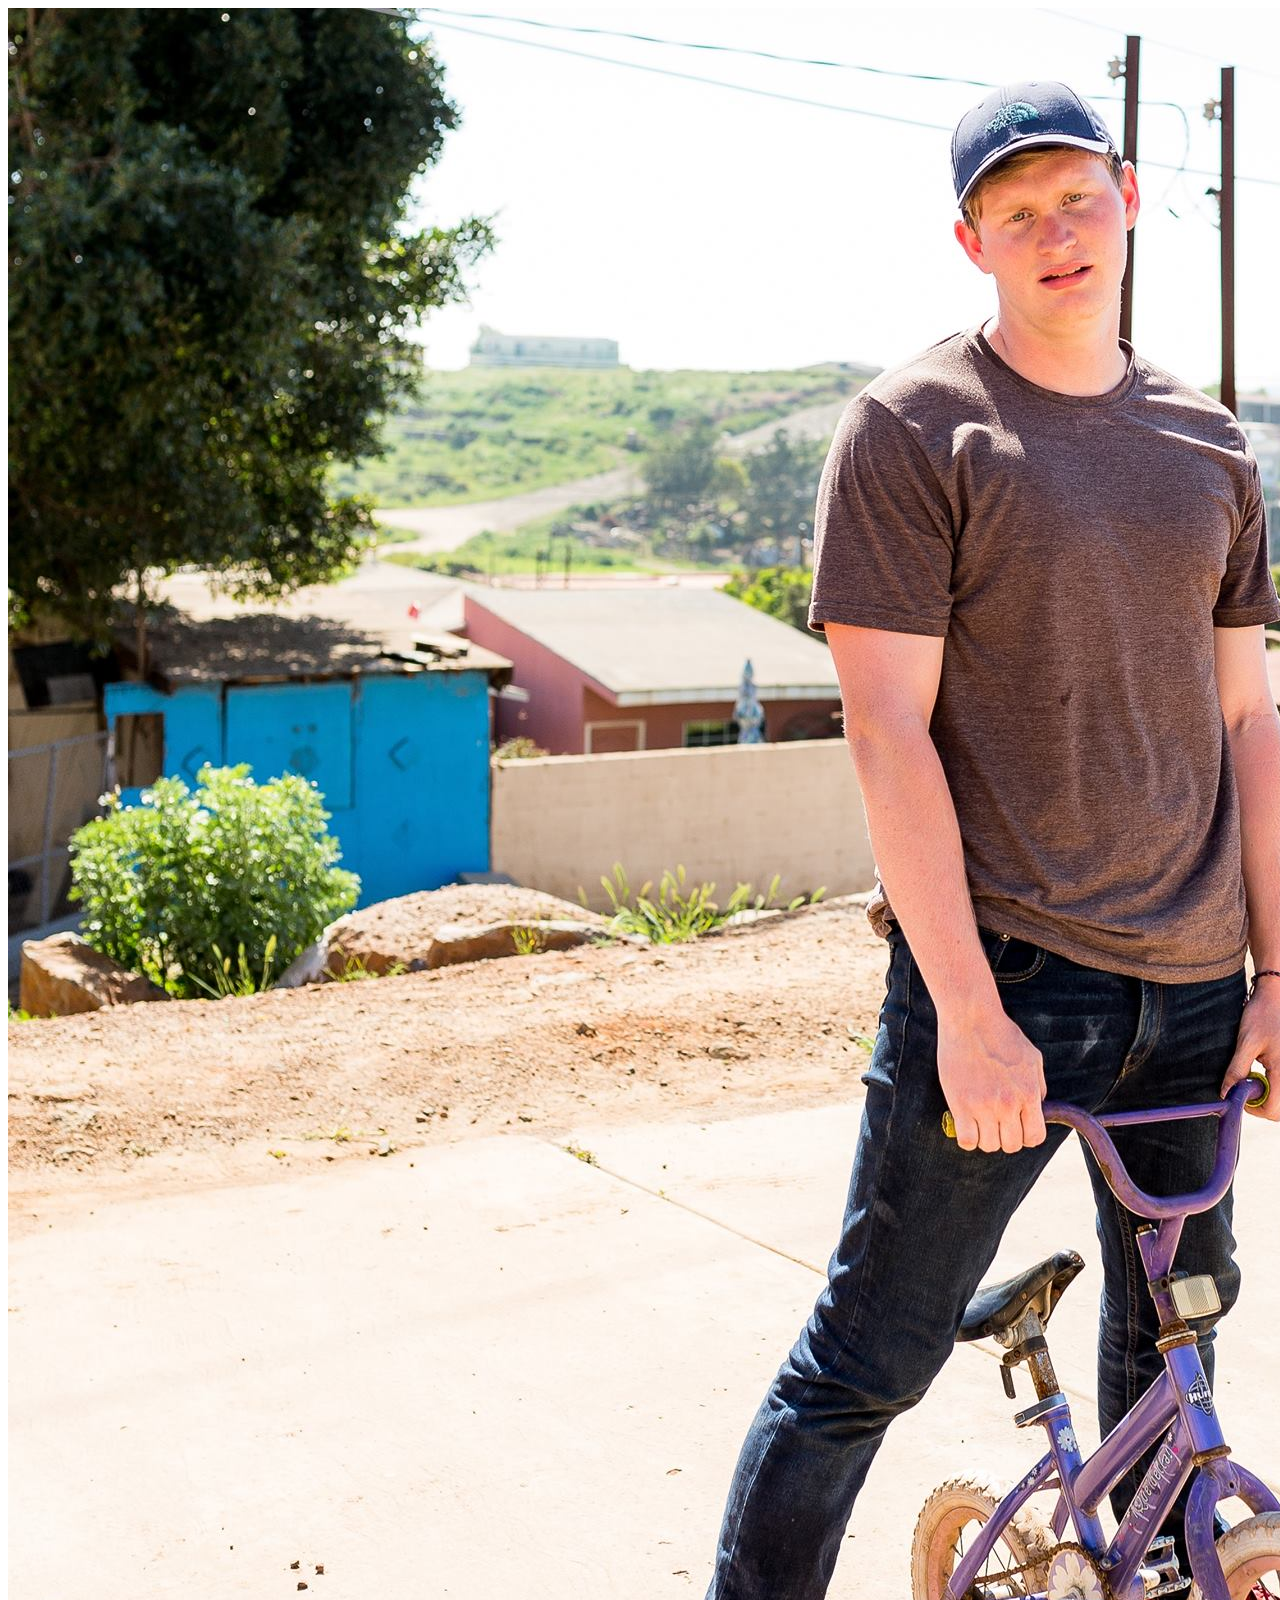
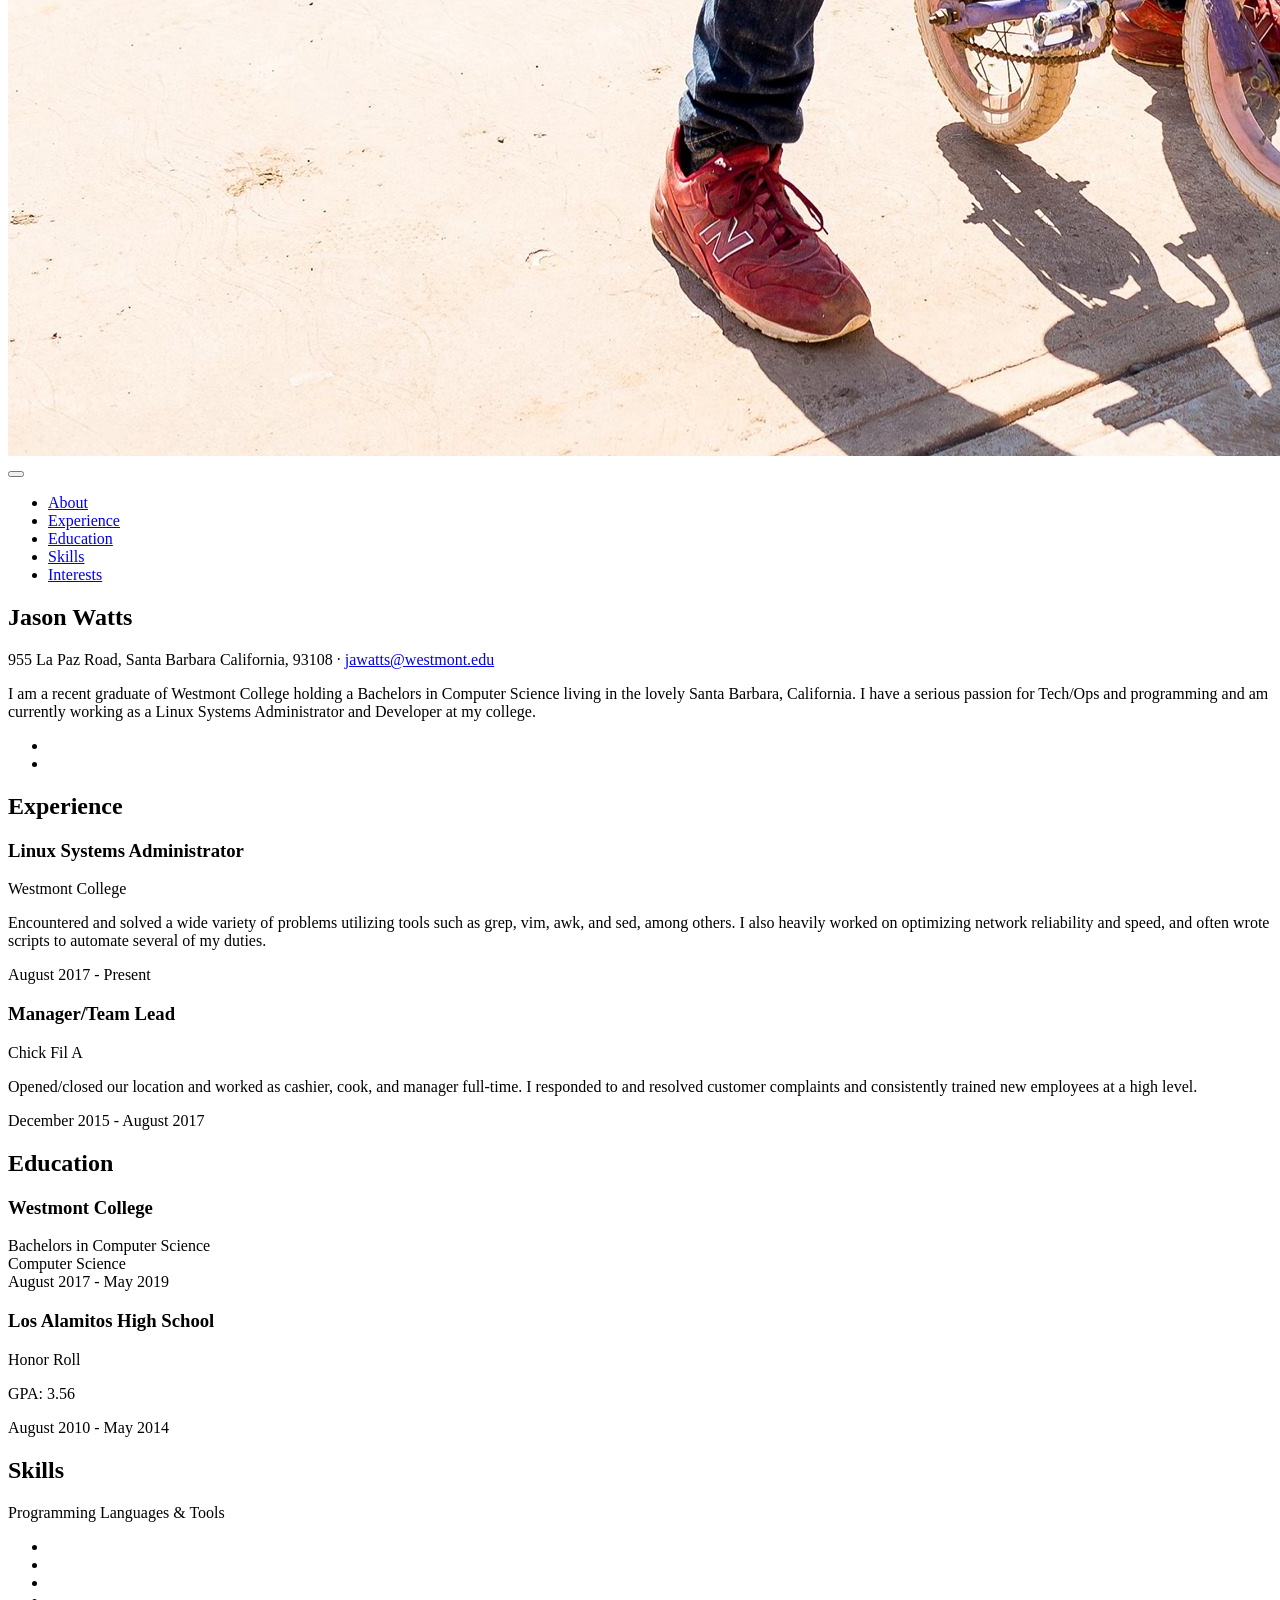
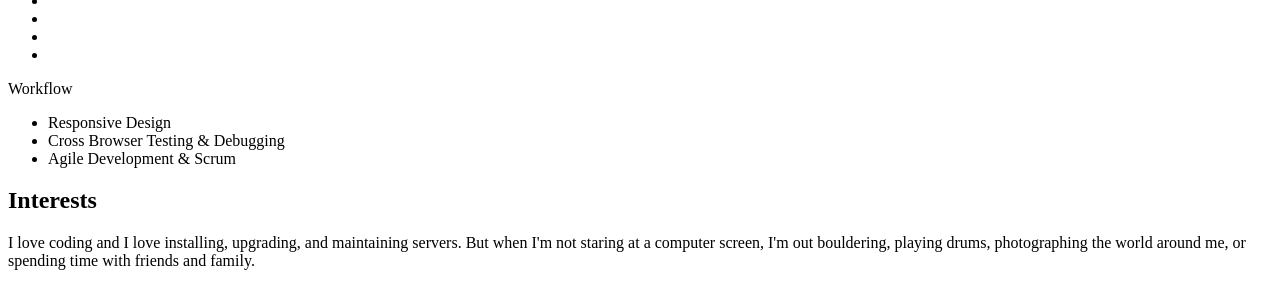
==== index.html @ bde5a72b "Update index.html" ====
<!DOCTYPE html>
<html lang="en">

  <head>

    <meta charset="utf-8">
    <meta name="viewport" content="width=device-width, initial-scale=1, shrink-to-fit=no">
    <meta name="description" content="">
    <meta name="author" content="">

    <title>Jason Watts</title>

    <!-- Bootstrap core CSS -->
    <link href="vendor/bootstrap/css/bootstrap.min.css" rel="stylesheet">

    <!-- Custom fonts for this template -->
    <link href="https://fonts.googleapis.com/css?family=Saira+Extra+Condensed:100,200,300,400,500,600,700,800,900" rel="stylesheet">
    <link href="https://fonts.googleapis.com/css?family=Open+Sans:300,300i,400,400i,600,600i,700,700i,800,800i" rel="stylesheet">
    <link href="vendor/font-awesome/css/font-awesome.min.css" rel="stylesheet">
    <link href="vendor/devicons/css/devicons.min.css" rel="stylesheet">
    <link href="vendor/simple-line-icons/css/simple-line-icons.css" rel="stylesheet">

    <!-- Custom styles for this template -->
    <link href="css/resume.min.css" rel="stylesheet">

  </head>

  <body id="page-top">

    <nav class="navbar navbar-expand-lg navbar-dark bg-primary fixed-top" id="sideNav">
      <a class="navbar-brand js-scroll-trigger" href="#page-top">
        <span class="d-block d-lg-none"></span>
        <span class="d-none d-lg-block">
          <img class="img-fluid img-profile rounded-circle mx-auto mb-2" src="img/jason.jpg" alt="">
        </span>
      </a>
      <button class="navbar-toggler" type="button" data-toggle="collapse" data-target="#navbarSupportedContent" aria-controls="navbarSupportedContent" aria-expanded="false" aria-label="Toggle navigation">
        <span class="navbar-toggler-icon"></span>
      </button>
      <div class="collapse navbar-collapse" id="navbarSupportedContent">
        <ul class="navbar-nav">
          <li class="nav-item">
            <a class="nav-link js-scroll-trigger" href="#about">About</a>
          </li>
          <li class="nav-item">
            <a class="nav-link js-scroll-trigger" href="#experience">Experience</a>
          </li>
          <li class="nav-item">
            <a class="nav-link js-scroll-trigger" href="#education">Education</a>
          </li>
          <li class="nav-item">
            <a class="nav-link js-scroll-trigger" href="#skills">Skills</a>
          </li>
          <li class="nav-item">
            <a class="nav-link js-scroll-trigger" href="#interests">Interests</a>
          </li>
        </ul>
      </div>
    </nav>

    <div class="container-fluid p-0">

      <section class="resume-section p-3 p-lg-5 d-flex d-column" id="about">
        <div class="my-auto">
          <h1 class="mb-0">Jason
            <span class="text-primary">Watts</span>
          </h1>
          <div class="subheading mb-5">955 La Paz Road, Santa Barbara California, 93108 ·
            <a href="mailto:jawatts@westmont.edu">jawatts@westmont.edu</a>
          </div>
          <p class="mb-5">I am a recent graduate of Westmont College holding a Bachelors in Computer Science living in the lovely Santa Barbara, California.  I have a serious passion for Tech/Ops and programming and am currently working as a Linux Systems Administrator and Developer at my college. </p>
          <ul class="list-inline list-social-icons mb-0">
            <li class="list-inline-item">
              <a href="https://github.com/JasonWatts" target="_blank">
                <span class="fa-stack fa-lg">
                  <i class="fa fa-circle fa-stack-2x"></i>
                  <i class="fa fa-github fa-stack-1x fa-inverse"></i>
                </span>
              </a>
            </li>
	    <li class="list-inline-item">
              <a href="https://www.linkedin.com/in/jason-watts-a874a2b0/" target="_blank">
                <span class="fa-stack fa-lg">
                  <i class="fa fa-circle fa-stack-2x"></i>
                  <i class="fa fa-linkedin fa-stack-1x fa-inverse"></i>
                </span>
              </a>
            </li>

          </ul>
        </div>
      </section>

      <section class="resume-section p-3 p-lg-5 d-flex flex-column" id="experience">
        <div class="my-auto">
          <h2 class="mb-5">Experience</h2>

          <div class="resume-item d-flex flex-column flex-md-row mb-5">
            <div class="resume-content mr-auto">
              <h3 class="mb-0">Linux Systems Administrator</h3>
              <div class="subheading mb-3">Westmont College</div>
              <p>Encountered and solved a wide variety of problems utilizing tools such as grep, vim, awk, and sed, among others. I also heavily worked on optimizing network reliability and speed, and often wrote scripts to automate several of my duties.</p>
            </div>
            <div class="resume-date text-md-right">
              <span class="text-primary">August 2017 - Present</span>
            </div>
          </div>

          <div class="resume-item d-flex flex-column flex-md-row mb-5">
            <div class="resume-content mr-auto">
              <h3 class="mb-0">Manager/Team Lead</h3>
              <div class="subheading mb-3">Chick Fil A</div>
              <p>Opened/closed our location and worked as cashier, cook, and manager full-time.  I responded to and resolved customer complaints and consistently trained new employees at a high level.</p>
            </div>
            <div class="resume-date text-md-right">
              <span class="text-primary">December 2015 - August 2017</span>
            </div>
          </div>

        </div>

      </section>

      <section class="resume-section p-3 p-lg-5 d-flex flex-column" id="education">
        <div class="my-auto">
          <h2 class="mb-5">Education</h2>

          <div class="resume-item d-flex flex-column flex-md-row mb-5">
            <div class="resume-content mr-auto">
              <h3 class="mb-0">Westmont College</h3>
              <div class="subheading mb-3">Bachelors in Computer Science</div>
              <div>Computer Science</div>
            </div>
            <div class="resume-date text-md-right">
              <span class="text-primary">August 2017 - May 2019</span>
            </div>
          </div>

          <div class="resume-item d-flex flex-column flex-md-row">
            <div class="resume-content mr-auto">
              <h3 class="mb-0">Los Alamitos High School</h3>
              <div class="subheading mb-3">Honor Roll</div>
              <p>GPA: 3.56</p>
            </div>
            <div class="resume-date text-md-right">
              <span class="text-primary">August 2010 - May 2014</span>
            </div>
          </div>

        </div>
      </section>

      <section class="resume-section p-3 p-lg-5 d-flex flex-column" id="skills">
        <div class="my-auto">
          <h2 class="mb-5">Skills</h2>

          <div class="subheading mb-3">Programming Languages &amp; Tools</div>
          <ul class="list-inline list-icons">
            <li class="list-inline-item">
              <i class="devicons devicons-python"></i>
            </li>
            <li class="list-inline-item">
              <i class="devicons devicons-java"></i>
            </li>
            <li class="list-inline-item">
              <i class="devicons devicons-html5"></i>
            </li>
            <li class="list-inline-item">
              <i class="devicons devicons-css3"></i>
            </li>
            <li class="list-inline-item">
              <i class="devicons devicons-javascript"></i>
            </li>
            <li class="list-inline-item">
              <i class="devicons devicons-bootstrap"></i>
            </li>
            <li class="list-inline-item">
              <i class="devicons devicons-wordpress"></i>
            </li>  
          
	  </ul>

          <div class="subheading mb-3">Workflow</div>
          <ul class="fa-ul mb-0">
            <li>
              <i class="fa-li fa fa-check"></i>
              Responsive Design</li>
            <li>
              <i class="fa-li fa fa-check"></i>
              Cross Browser Testing &amp; Debugging</li>
            <li>
              <i class="fa-li fa fa-check"></i>
              Agile Development &amp; Scrum</li>
          </ul>
        </div>
      </section>

      <section class="resume-section p-3 p-lg-5 d-flex flex-column" id="interests">
        <div class="my-auto">
          <h2 class="mb-5">Interests</h2>
          	  <p>I love coding and I love installing, upgrading, and maintaining servers. But when I'm not staring at a computer screen, I'm out bouldering, playing drums, photographing the world around me, or spending time with friends and family.</p>

          <p class="mb-0"></p>
        </div>
      </section>



    </div>

    <!-- Bootstrap core JavaScript -->
    <script src="vendor/jquery/jquery.min.js"></script>
    <script src="vendor/bootstrap/js/bootstrap.bundle.min.js"></script>

    <!-- Plugin JavaScript -->
    <script src="vendor/jquery-easing/jquery.easing.min.js"></script>

    <!-- Custom scripts for this template -->
    <script src="js/resume.min.js"></script>

  </body>

</html>
---- vendor/devicons/css/devicons.min.css ----
/*!
 *  Devicons 1.8.0 made by Theodore Vorillas / http://vorillaz.com 
 */
@font-face{font-family:devicons;src:url(../fonts/devicons.eot?xqxft6);src:url(../fonts/devicons.eot?#iefixxqxft6) format("embedded-opentype"),url(../fonts/devicons.woff?xqxft6) format("woff"),url(../fonts/devicons.ttf?xqxft6) format("truetype"),url(../fonts/devicons.svg?xqxft6#devicons) format("svg");font-weight:400;font-style:normal}.devicons{font-family:devicons;speak:none;font-style:normal;font-weight:400;font-variant:normal;text-transform:none;line-height:1;-webkit-font-smoothing:antialiased;-moz-osx-font-smoothing:grayscale}.devicons-git:before{content:"\e602"}.devicons-git_compare:before{content:"\e628"}.devicons-git_branch:before{content:"\e625"}.devicons-git_commit:before{content:"\e629"}.devicons-git_pull_request:before{content:"\e626"}.devicons-git_merge:before{content:"\e627"}.devicons-bitbucket:before{content:"\e603"}.devicons-github_alt:before{content:"\e608"}.devicons-github_badge:before{content:"\e609"}.devicons-github:before{content:"\e60a"}.devicons-github_full:before{content:"\e617"}.devicons-java:before{content:"\e638"}.devicons-ruby:before{content:"\e639"}.devicons-scala:before{content:"\e637"}.devicons-python:before{content:"\e63c"}.devicons-go:before{content:"\e624"}.devicons-ruby_on_rails:before{content:"\e63b"}.devicons-django:before{content:"\e61d"}.devicons-markdown:before{content:"\e63e"}.devicons-php:before{content:"\e63d"}.devicons-mysql:before{content:"\e604"}.devicons-streamline:before{content:"\e605"}.devicons-database:before{content:"\e606"}.devicons-laravel:before{content:"\e63f"}.devicons-javascript:before{content:"\e64e"}.devicons-angular:before{content:"\e653"}.devicons-backbone:before{content:"\e652"}.devicons-coffeescript:before{content:"\e651"}.devicons-jquery:before{content:"\e650"}.devicons-modernizr:before{content:"\e620"}.devicons-jquery_ui:before{content:"\e654"}.devicons-ember:before{content:"\e61b"}.devicons-dojo:before{content:"\e61c"}.devicons-nodejs:before{content:"\e619"}.devicons-nodejs_small:before{content:"\e618"}.devicons-javascript_shield:before{content:"\e64f"}.devicons-bootstrap:before{content:"\e647"}.devicons-sass:before{content:"\e64b"}.devicons-css3_full:before{content:"\e64a"}.devicons-css3:before{content:"\e649"}.devicons-html5:before{content:"\e636"}.devicons-html5_multimedia:before{content:"\e632"}.devicons-html5_device_access:before{content:"\e633"}.devicons-html5_3d_effects:before{content:"\e635"}.devicons-html5_connectivity:before{content:"\e634"}.devicons-ghost_small:before{content:"\e614"}.devicons-ghost:before{content:"\e61f"}.devicons-magento:before{content:"\e640"}.devicons-joomla:before{content:"\e641"}.devicons-jekyll_small:before{content:"\e60d"}.devicons-drupal:before{content:"\e642"}.devicons-wordpress:before{content:"\e60b"}.devicons-grunt:before{content:"\e64c"}.devicons-bower:before{content:"\e64d"}.devicons-npm:before{content:"\e61e"}.devicons-yahoo_small:before{content:"\e62b"}.devicons-yahoo:before{content:"\e615"}.devicons-bing_small:before{content:"\e600"}.devicons-windows:before{content:"\e60f"}.devicons-linux:before{content:"\e612"}.devicons-ubuntu:before{content:"\e63a"}.devicons-android:before{content:"\e60e"}.devicons-apple:before{content:"\e611"}.devicons-appstore:before{content:"\e613"}.devicons-phonegap:before{content:"\e630"}.devicons-blackberry:before{content:"\e623"}.devicons-stackoverflow:before{content:"\e610"}.devicons-techcrunch:before{content:"\e62c"}.devicons-codrops:before{content:"\e62f"}.devicons-css_tricks:before{content:"\e601"}.devicons-smashing_magazine:before{content:"\e62d"}.devicons-netmagazine:before{content:"\e62e"}.devicons-codepen:before{content:"\e616"}.devicons-cssdeck:before{content:"\e62a"}.devicons-hackernews:before{content:"\e61a"}.devicons-dropbox:before{content:"\e607"}.devicons-google_drive:before{content:"\e631"}.devicons-visualstudio:before{content:"\e60c"}.devicons-unity_small:before{content:"\e621"}.devicons-raspberry_pi:before{content:"\e622"}.devicons-chrome:before{content:"\e643"}.devicons-ie:before{content:"\e644"}.devicons-firefox:before{content:"\e645"}.devicons-opera:before{content:"\e646"}.devicons-safari:before{content:"\e648"}.devicons-swift:before{content:"\e655"}.devicons-symfony:before{content:"\e656"}.devicons-symfony_badge:before{content:"\e657"}.devicons-less:before{content:"\e658"}.devicons-stylus:before{content:"\e659"}.devicons-trello:before{content:"\e65a"}.devicons-atlassian:before{content:"\e65b"}.devicons-jira:before{content:"\e65c"}.devicons-envato:before{content:"\e65d"}.devicons-snap_svg:before{content:"\e65e"}.devicons-raphael:before{content:"\e65f"}.devicons-google_analytics:before{content:"\e660"}.devicons-compass:before{content:"\e661"}.devicons-onedrive:before{content:"\e662"}.devicons-gulp:before{content:"\e663"}.devicons-atom:before{content:"\e664"}.devicons-cisco:before{content:"\e665"}.devicons-nancy:before{content:"\e666"}.devicons-clojure:before{content:"\e668"}.devicons-clojure_alt:before{content:"\e66a"}.devicons-perl:before{content:"\e669"}.devicons-celluloid:before{content:"\e66b"}.devicons-w3c:before{content:"\e66c"}.devicons-redis:before{content:"\e66d"}.devicons-postgresql:before{content:"\e66e"}.devicons-webplatform:before{content:"\e66f"}.devicons-jenkins:before{content:"\e667"}.devicons-requirejs:before{content:"\e670"}.devicons-opensource:before{content:"\e671"}.devicons-typo3:before{content:"\e672"}.devicons-uikit:before{content:"\e673"}.devicons-doctrine:before{content:"\e674"}.devicons-groovy:before{content:"\e675"}.devicons-nginx:before{content:"\e676"}.devicons-haskell:before{content:"\e677"}.devicons-zend:before{content:"\e678"}.devicons-gnu:before{content:"\e679"}.devicons-yeoman:before{content:"\e67a"}.devicons-heroku:before{content:"\e67b"}.devicons-debian:before{content:"\e67d"}.devicons-travis:before{content:"\e67e"}.devicons-dotnet:before{content:"\e67f"}.devicons-codeigniter:before{content:"\e680"}.devicons-javascript_badge:before{content:"\e681"}.devicons-yii:before{content:"\e682"}.devicons-msql_server:before{content:"\e67c"}.devicons-composer:before{content:"\e683"}.devicons-krakenjs_badge:before{content:"\e684"}.devicons-krakenjs:before{content:"\e685"}.devicons-mozilla:before{content:"\e686"}.devicons-firebase:before{content:"\e687"}.devicons-sizzlejs:before{content:"\e688"}.devicons-creativecommons:before{content:"\e689"}.devicons-creativecommons_badge:before{content:"\e68a"}.devicons-mitlicence:before{content:"\e68b"}.devicons-senchatouch:before{content:"\e68c"}.devicons-bugsense:before{content:"\e68d"}.devicons-extjs:before{content:"\e68e"}.devicons-mootools_badge:before{content:"\e68f"}.devicons-mootools:before{content:"\e690"}.devicons-ruby_rough:before{content:"\e691"}.devicons-komodo:before{content:"\e692"}.devicons-coda:before{content:"\e693"}.devicons-bintray:before{content:"\e694"}.devicons-terminal:before{content:"\e695"}.devicons-code:before{content:"\e696"}.devicons-responsive:before{content:"\e697"}.devicons-dart:before{content:"\e698"}.devicons-aptana:before{content:"\e699"}.devicons-mailchimp:before{content:"\e69a"}.devicons-netbeans:before{content:"\e69b"}.devicons-dreamweaver:before{content:"\e69c"}.devicons-brackets:before{content:"\e69d"}.devicons-eclipse:before{content:"\e69e"}.devicons-cloud9:before{content:"\e69f"}.devicons-scrum:before{content:"\e6a0"}.devicons-prolog:before{content:"\e6a1"}.devicons-terminal_badge:before{content:"\e6a2"}.devicons-code_badge:before{content:"\e6a3"}.devicons-mongodb:before{content:"\e6a4"}.devicons-meteor:before{content:"\e6a5"}.devicons-meteorfull:before{content:"\e6a6"}.devicons-fsharp:before{content:"\e6a7"}.devicons-rust:before{content:"\e6a8"}.devicons-ionic:before{content:"\e6a9"}.devicons-sublime:before{content:"\e6aa"}.devicons-appcelerator:before{content:"\e6ab"}.devicons-asterisk:before{content:"\e6ac"}.devicons-aws:before{content:"\e6ad"}.devicons-digital-ocean:before{content:"\e6ae"}.devicons-dlang:before{content:"\e6af"}.devicons-docker:before{content:"\e6b0"}.devicons-erlang:before{content:"\e6b1"}.devicons-google-cloud-platform:before{content:"\e6b2"}.devicons-grails:before{content:"\e6b3"}.devicons-illustrator:before{content:"\e6b4"}.devicons-intellij:before{content:"\e6b5"}.devicons-materializecss:before{content:"\e6b6"}.devicons-openshift:before{content:"\e6b7"}.devicons-photoshop:before{content:"\e6b8"}.devicons-rackspace:before{content:"\e6b9"}.devicons-react:before{content:"\e6ba"}.devicons-redhat:before{content:"\e6bb"}.devicons-scriptcs:before{content:"\e6bc"}.devicons-sqllite:before{content:"\e6c4"}.devicons-vim:before{content:"\e6c5"}
---- css/resume.min.css ----
/*!
 * Start Bootstrap - Resume v4.0.0-beta.2 (https://startbootstrap.com/template-overviews/resume)
 * Copyright 2013-2017 Start Bootstrap
 * Licensed under MIT (https://github.com/BlackrockDigital/startbootstrap-resume/blob/master/LICENSE)
 */body{font-family:'Open Sans',serif;padding-top:54px;color:#868e96}@media (min-width:992px){body{padding-top:0;padding-left:17rem}}h1,h2,h3,h4,h5,h6{font-family:'Saira Extra Condensed',serif;font-weight:700;text-transform:uppercase;color:#343a40}h1{font-size:6rem;line-height:5.5rem}h2{font-size:3.5rem}.subheading{text-transform:uppercase;font-weight:500;font-family:'Saira Extra Condensed',serif;font-size:1.35rem}.list-social-icons a{color:#495057}.list-social-icons a:hover{color:#bd5d38}.list-social-icons a .fa-lg{font-size:1.75rem}.list-icons{font-size:3rem}.list-icons .list-inline-item i:hover{color:#bd5d38}#sideNav .navbar-nav .nav-item .nav-link{font-weight:600;text-transform:uppercase}@media (min-width:992px){#sideNav{text-align:center;position:fixed;top:0;left:0;display:flex;flex-direction:column;width:17rem;height:100vh}#sideNav .navbar-brand{display:flex;margin:auto auto 0;padding:.5rem}#sideNav .navbar-brand .img-profile{max-width:10rem;max-height:10rem;border:.5rem solid rgba(255,255,255,.2)}#sideNav .navbar-collapse{display:flex;align-items:flex-start;flex-grow:0;width:100%;margin-bottom:auto}#sideNav .navbar-collapse .navbar-nav{flex-direction:column;width:100%}#sideNav .navbar-collapse .navbar-nav .nav-item{display:block}#sideNav .navbar-collapse .navbar-nav .nav-item .nav-link{display:block}}section.resume-section{border-bottom:1px solid #dee2e6;padding-top:5rem!important;padding-bottom:5rem!important}section.resume-section .resume-item .resume-date{min-width:none}@media (min-width:768px){section.resume-section{min-height:100vh}section.resume-section .resume-item .resume-date{min-width:18rem}}@media (min-width:992px){section.resume-section{padding-top:3rem!important;padding-bottom:3rem!important}}.bg-primary{background-color:#bd5d38!important}.text-primary{color:#bd5d38!important}a{color:#bd5d38}a:active,a:focus,a:hover{color:#824027}
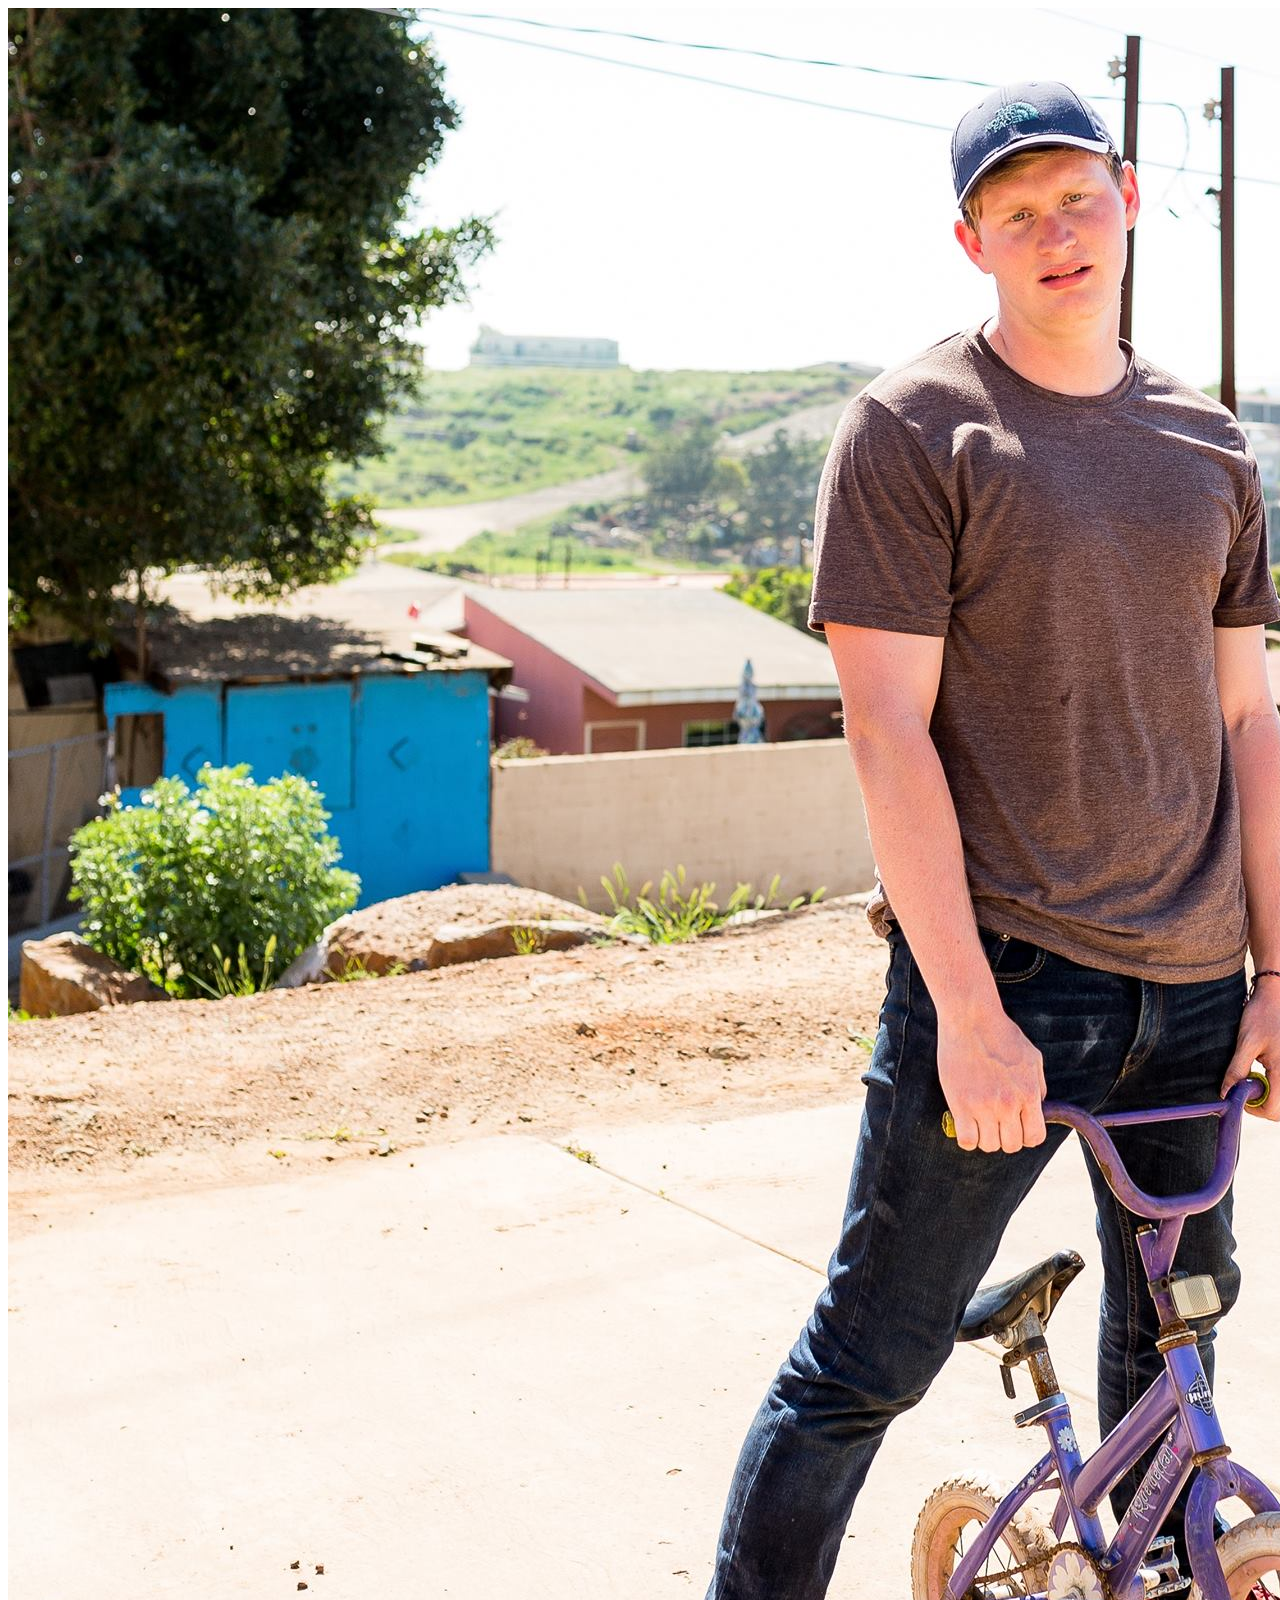
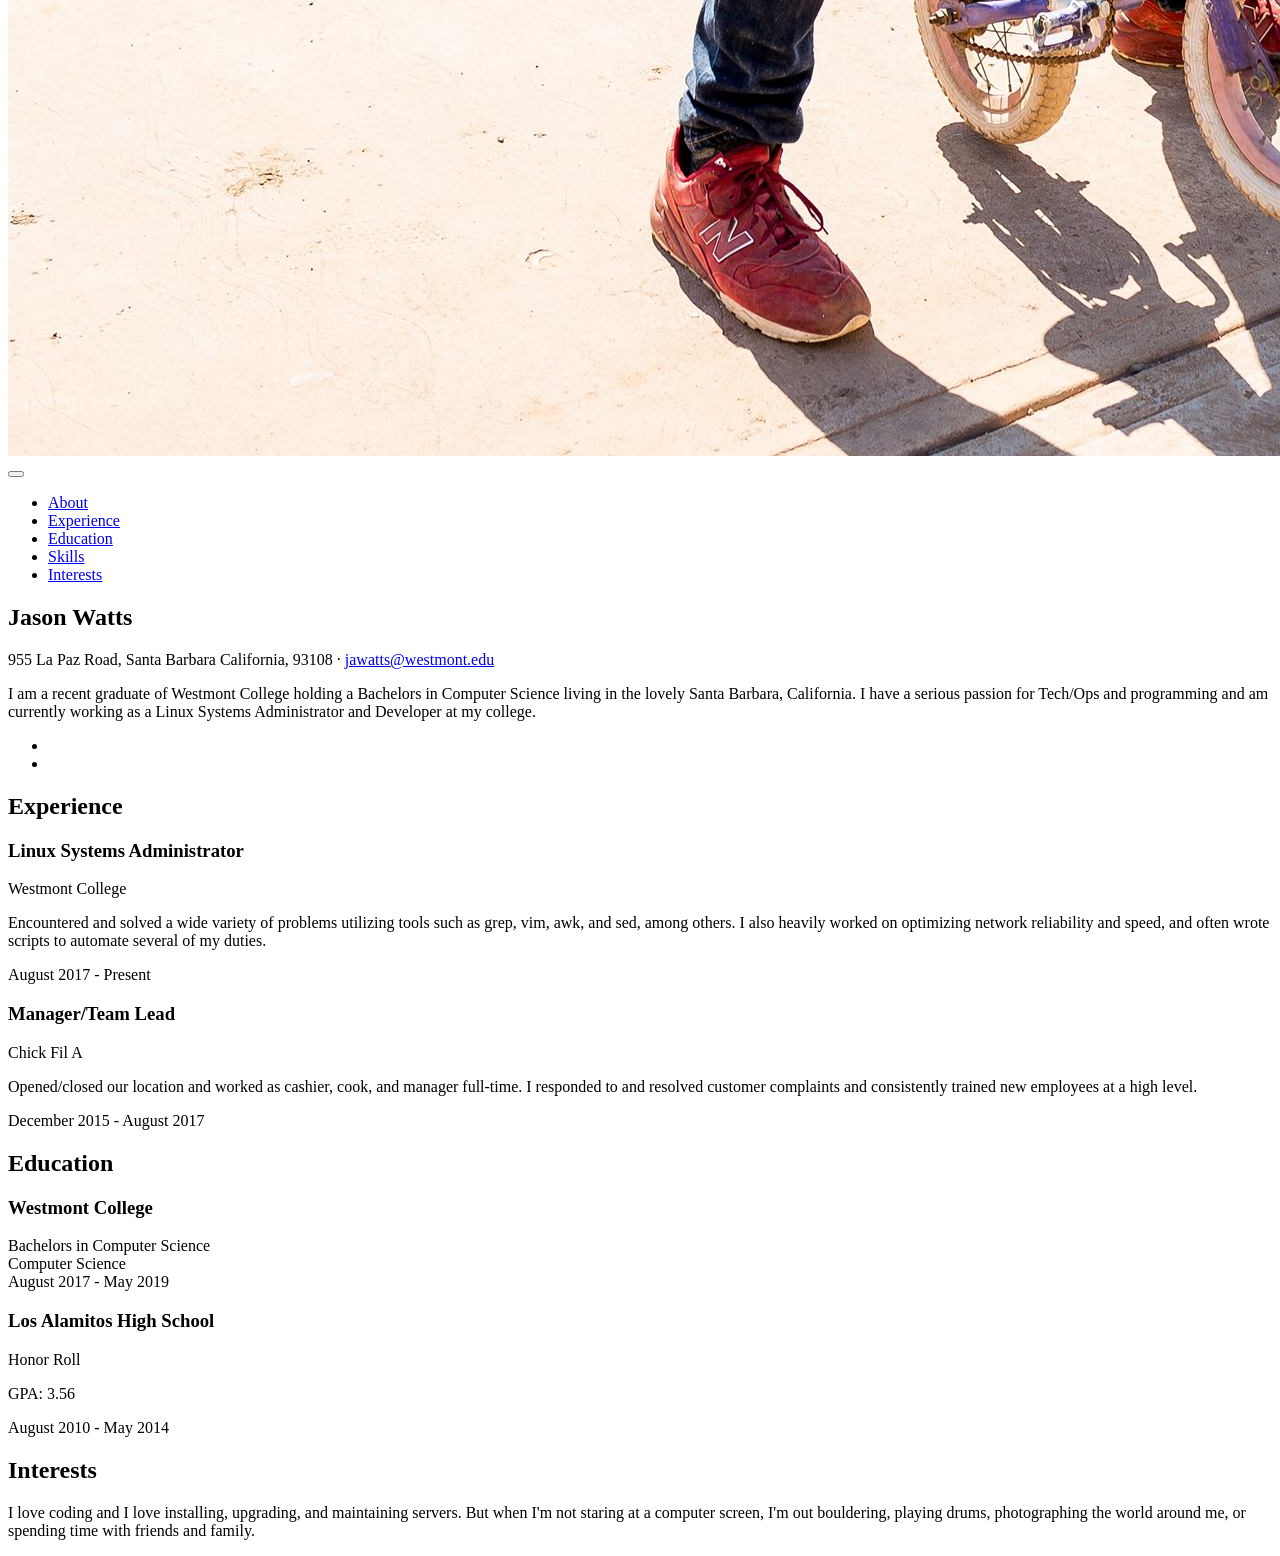
==== commit 0de414c7: "remove unnecessary section" ====
--- a/index.html
+++ b/index.html
@@ -150,51 +150,6 @@
         </div>
       </section>
 
-      <section class="resume-section p-3 p-lg-5 d-flex flex-column" id="skills">
-        <div class="my-auto">
-          <h2 class="mb-5">Skills</h2>
-
-          <div class="subheading mb-3">Programming Languages &amp; Tools</div>
-          <ul class="list-inline list-icons">
-            <li class="list-inline-item">
-              <i class="devicons devicons-python"></i>
-            </li>
-            <li class="list-inline-item">
-              <i class="devicons devicons-java"></i>
-            </li>
-            <li class="list-inline-item">
-              <i class="devicons devicons-html5"></i>
-            </li>
-            <li class="list-inline-item">
-              <i class="devicons devicons-css3"></i>
-            </li>
-            <li class="list-inline-item">
-              <i class="devicons devicons-javascript"></i>
-            </li>
-            <li class="list-inline-item">
-              <i class="devicons devicons-bootstrap"></i>
-            </li>
-            <li class="list-inline-item">
-              <i class="devicons devicons-wordpress"></i>
-            </li>  
-          
-	  </ul>
-
-          <div class="subheading mb-3">Workflow</div>
-          <ul class="fa-ul mb-0">
-            <li>
-              <i class="fa-li fa fa-check"></i>
-              Responsive Design</li>
-            <li>
-              <i class="fa-li fa fa-check"></i>
-              Cross Browser Testing &amp; Debugging</li>
-            <li>
-              <i class="fa-li fa fa-check"></i>
-              Agile Development &amp; Scrum</li>
-          </ul>
-        </div>
-      </section>
-
       <section class="resume-section p-3 p-lg-5 d-flex flex-column" id="interests">
         <div class="my-auto">
           <h2 class="mb-5">Interests</h2>
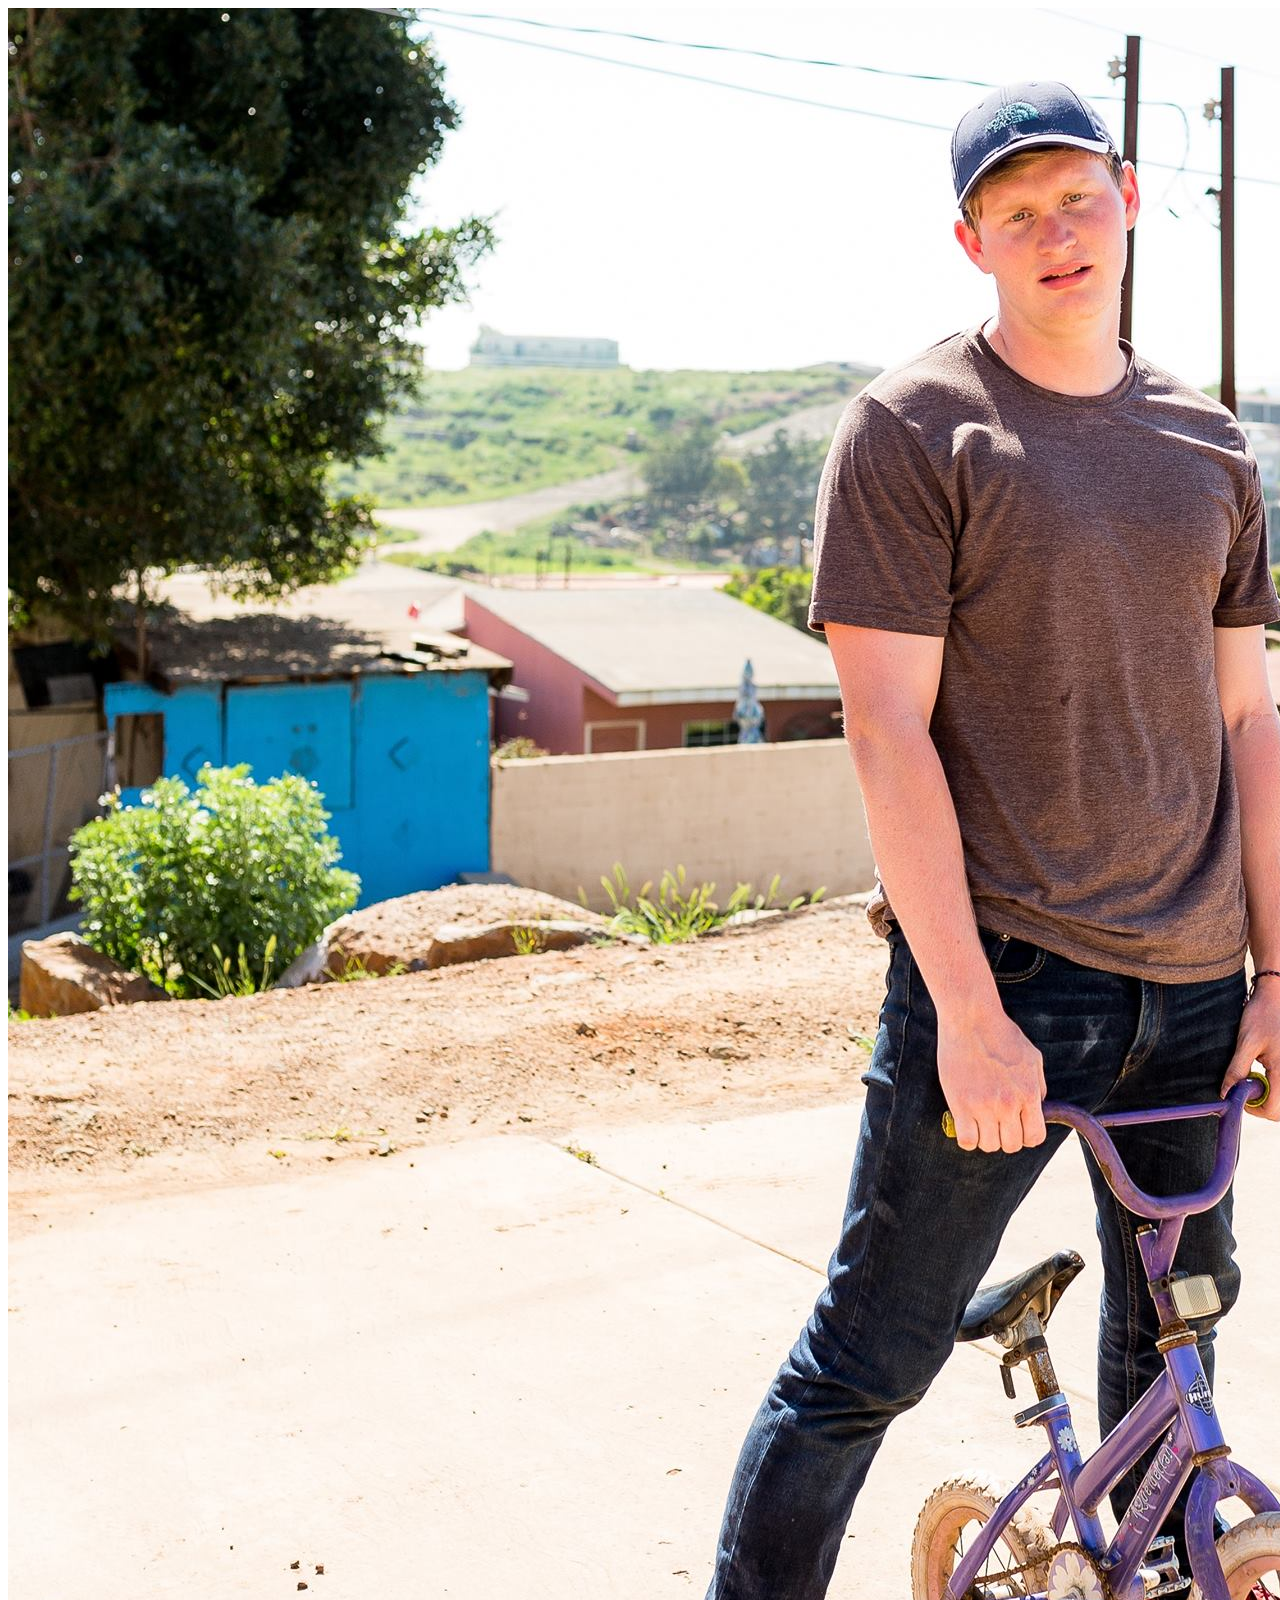
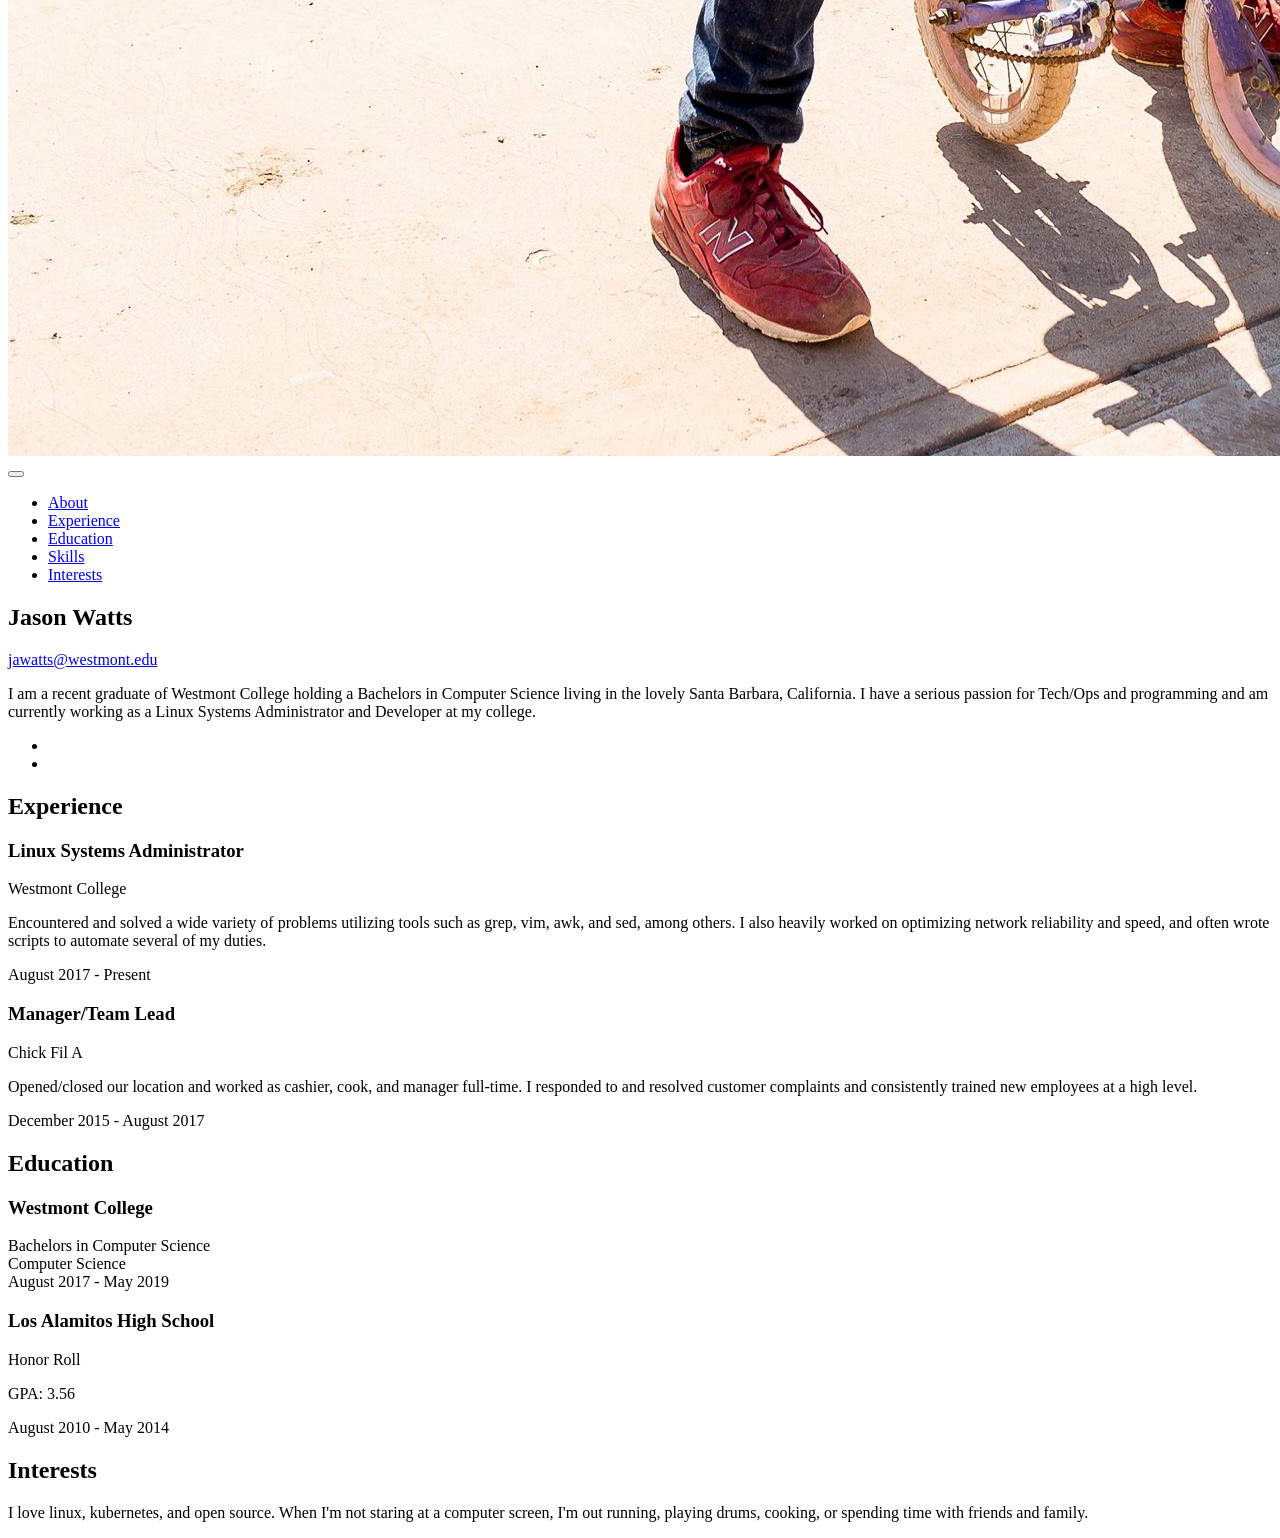
==== commit b16a90e8: "tweak information" ====
--- a/index.html
+++ b/index.html
@@ -65,7 +65,7 @@
           <h1 class="mb-0">Jason
             <span class="text-primary">Watts</span>
           </h1>
-          <div class="subheading mb-5">955 La Paz Road, Santa Barbara California, 93108 ·
+          <div class="subheading mb-5">
             <a href="mailto:jawatts@westmont.edu">jawatts@westmont.edu</a>
           </div>
           <p class="mb-5">I am a recent graduate of Westmont College holding a Bachelors in Computer Science living in the lovely Santa Barbara, California.  I have a serious passion for Tech/Ops and programming and am currently working as a Linux Systems Administrator and Developer at my college. </p>
@@ -153,7 +153,7 @@
       <section class="resume-section p-3 p-lg-5 d-flex flex-column" id="interests">
         <div class="my-auto">
           <h2 class="mb-5">Interests</h2>
-          	  <p>I love coding and I love installing, upgrading, and maintaining servers. But when I'm not staring at a computer screen, I'm out bouldering, playing drums, photographing the world around me, or spending time with friends and family.</p>
+          	  <p>I love linux, kubernetes, and open source. When I'm not staring at a computer screen, I'm out running, playing drums, cooking, or spending time with friends and family.</p>
 
           <p class="mb-0"></p>
         </div>
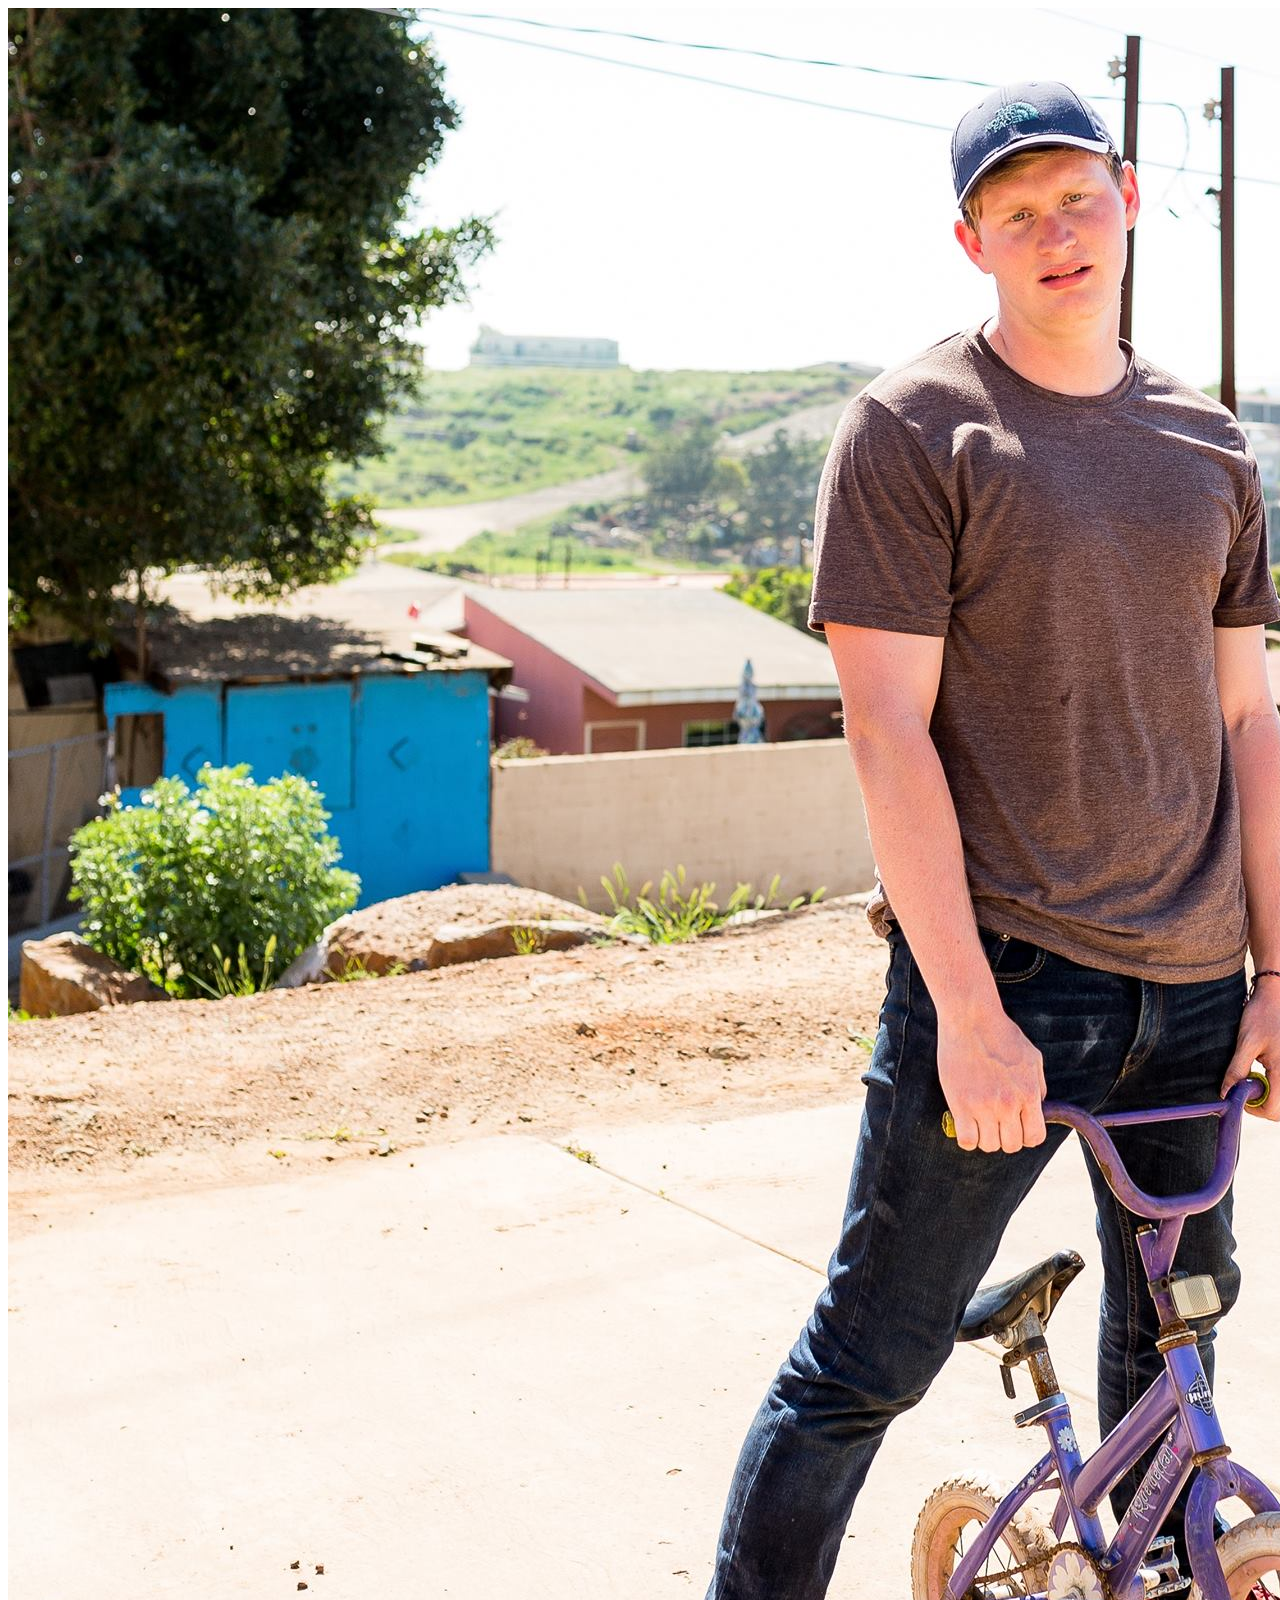
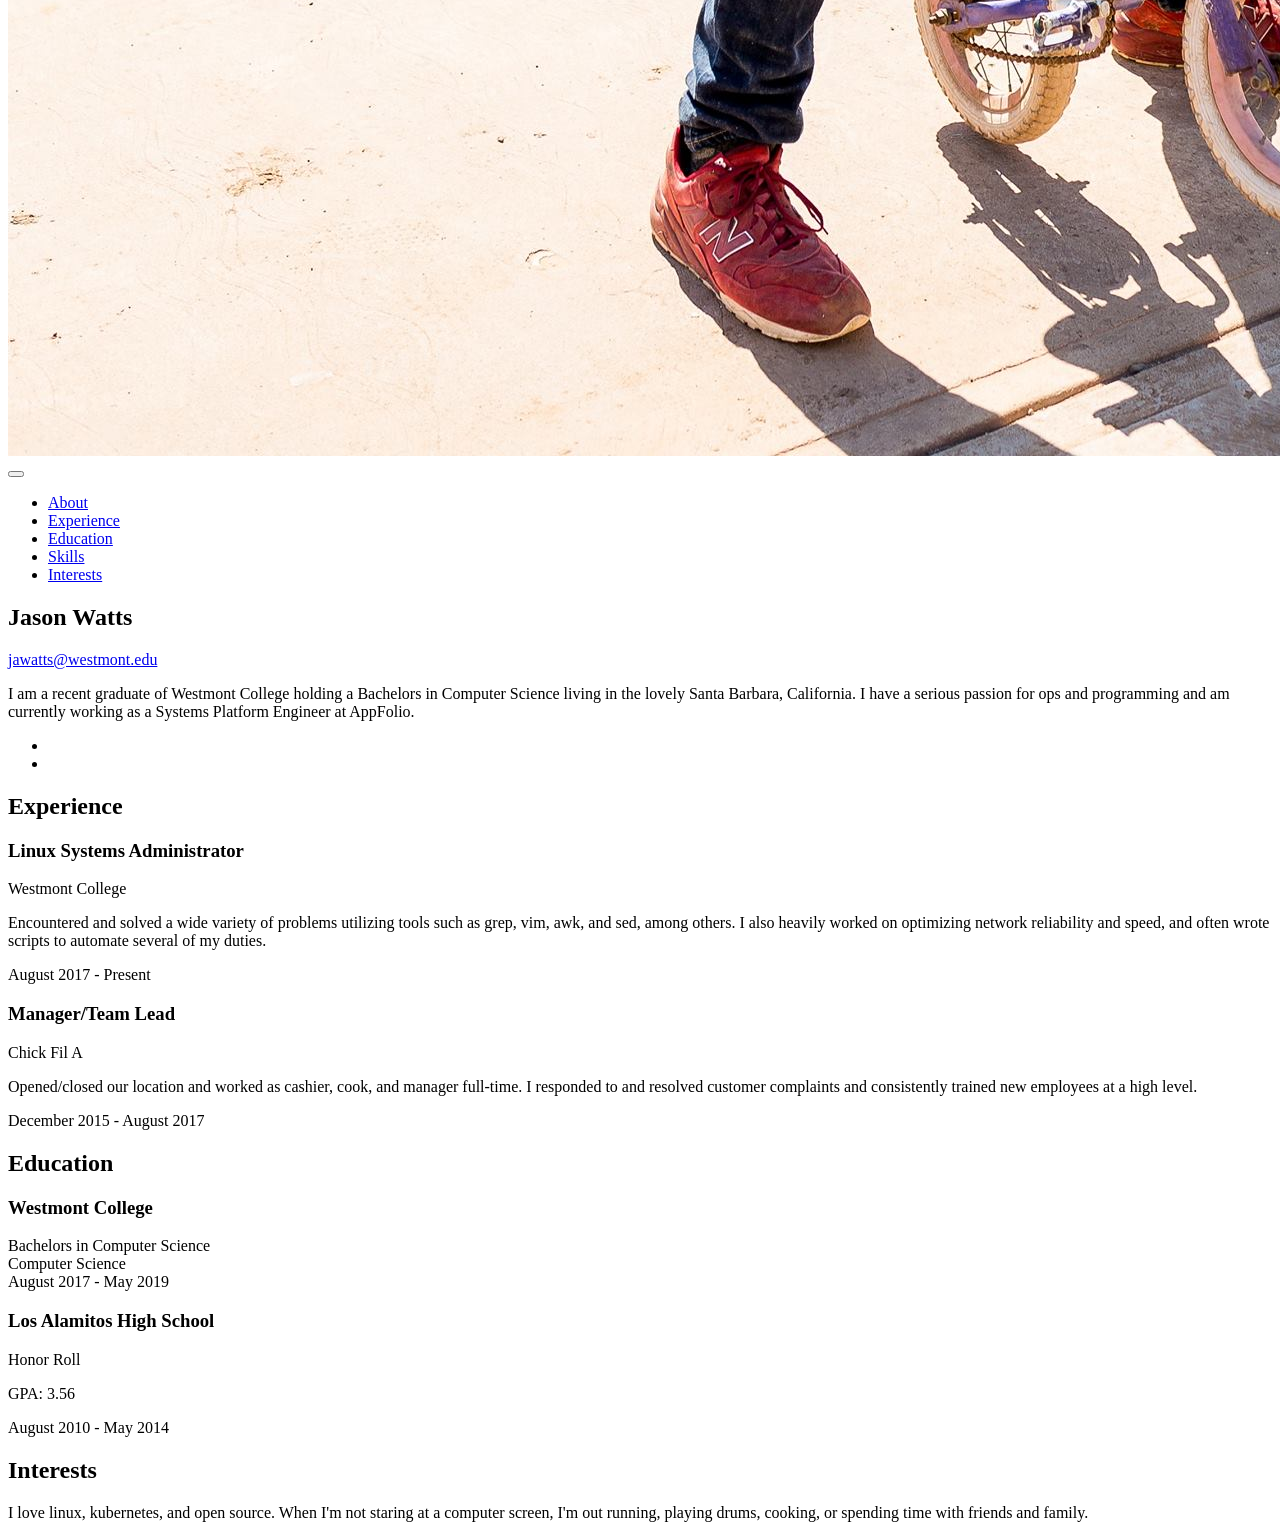
==== commit 45c3028f: "more tweaks" ====
--- a/index.html
+++ b/index.html
@@ -68,7 +68,7 @@
           <div class="subheading mb-5">
             <a href="mailto:jawatts@westmont.edu">jawatts@westmont.edu</a>
           </div>
-          <p class="mb-5">I am a recent graduate of Westmont College holding a Bachelors in Computer Science living in the lovely Santa Barbara, California.  I have a serious passion for Tech/Ops and programming and am currently working as a Linux Systems Administrator and Developer at my college. </p>
+          <p class="mb-5">I am a recent graduate of Westmont College holding a Bachelors in Computer Science living in the lovely Santa Barbara, California.  I have a serious passion for ops and programming and am currently working as a Systems Platform Engineer at AppFolio. </p>
           <ul class="list-inline list-social-icons mb-0">
             <li class="list-inline-item">
               <a href="https://github.com/JasonWatts" target="_blank">
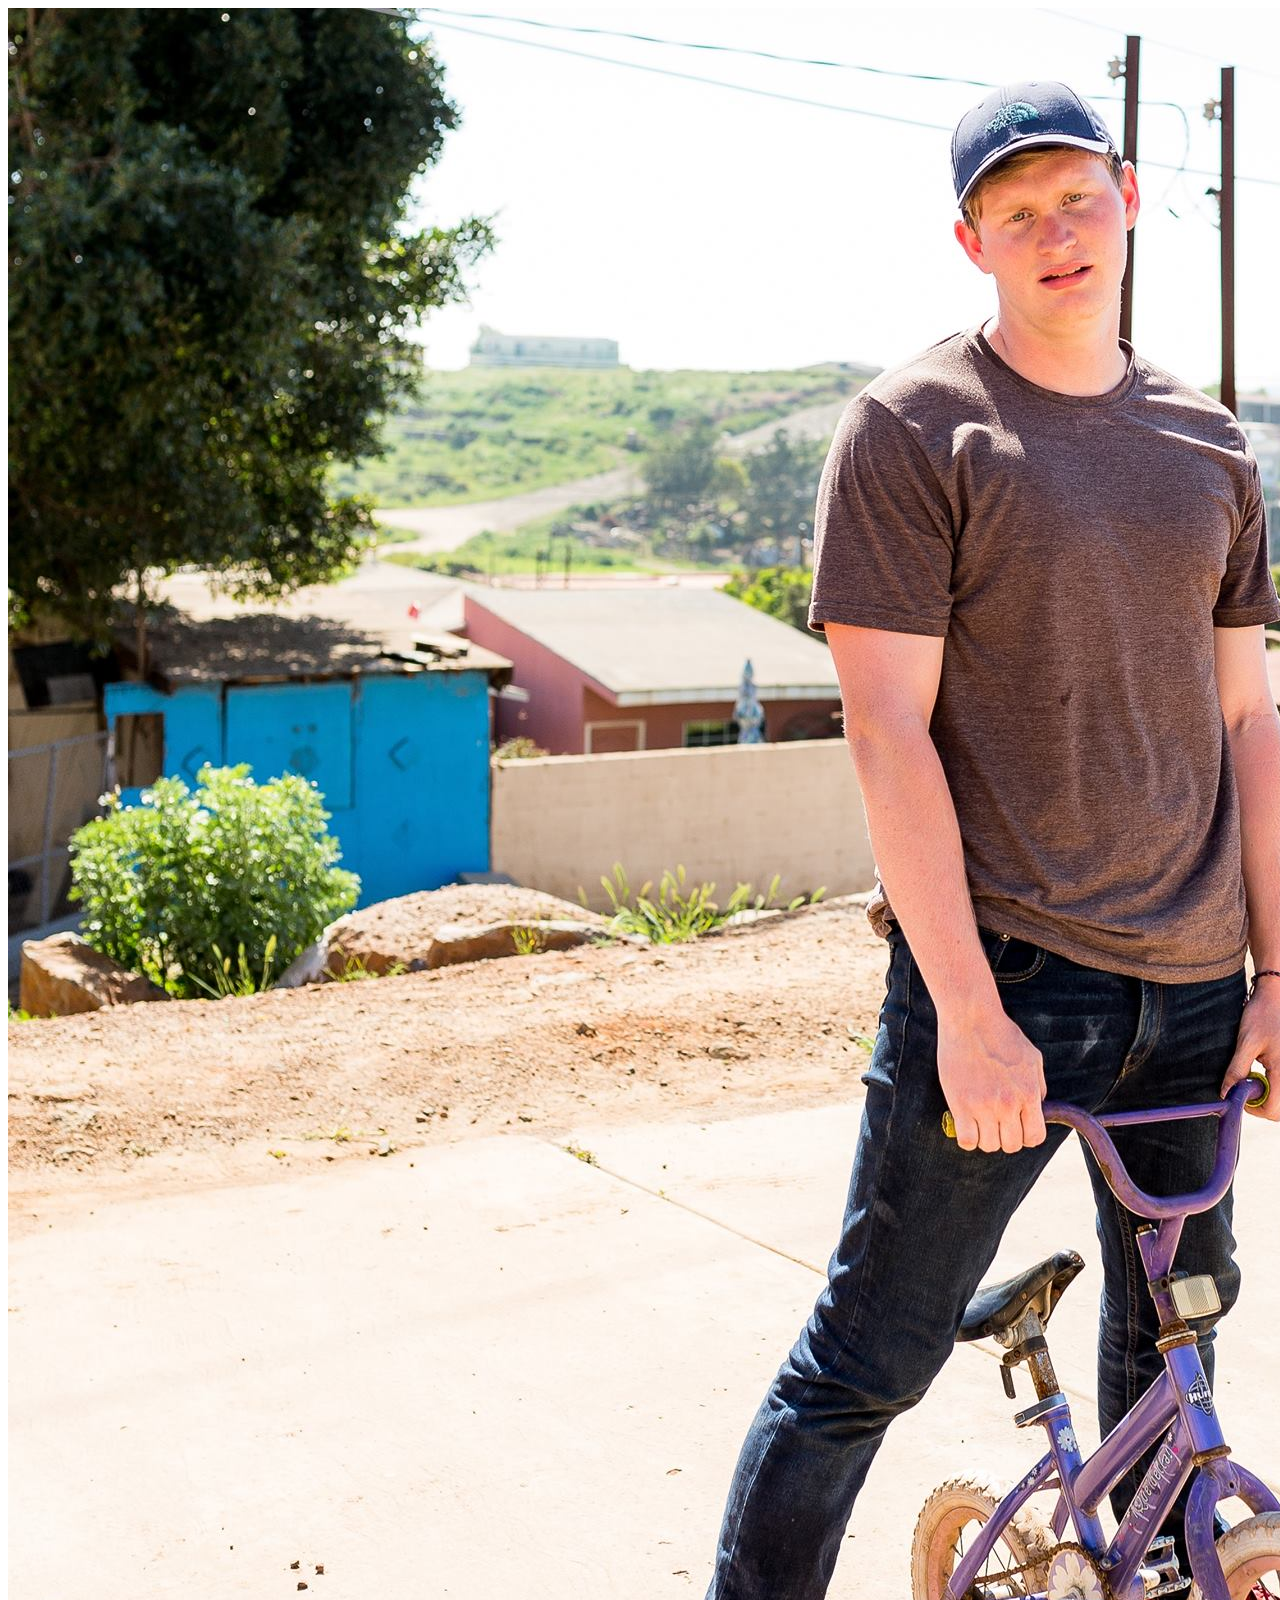
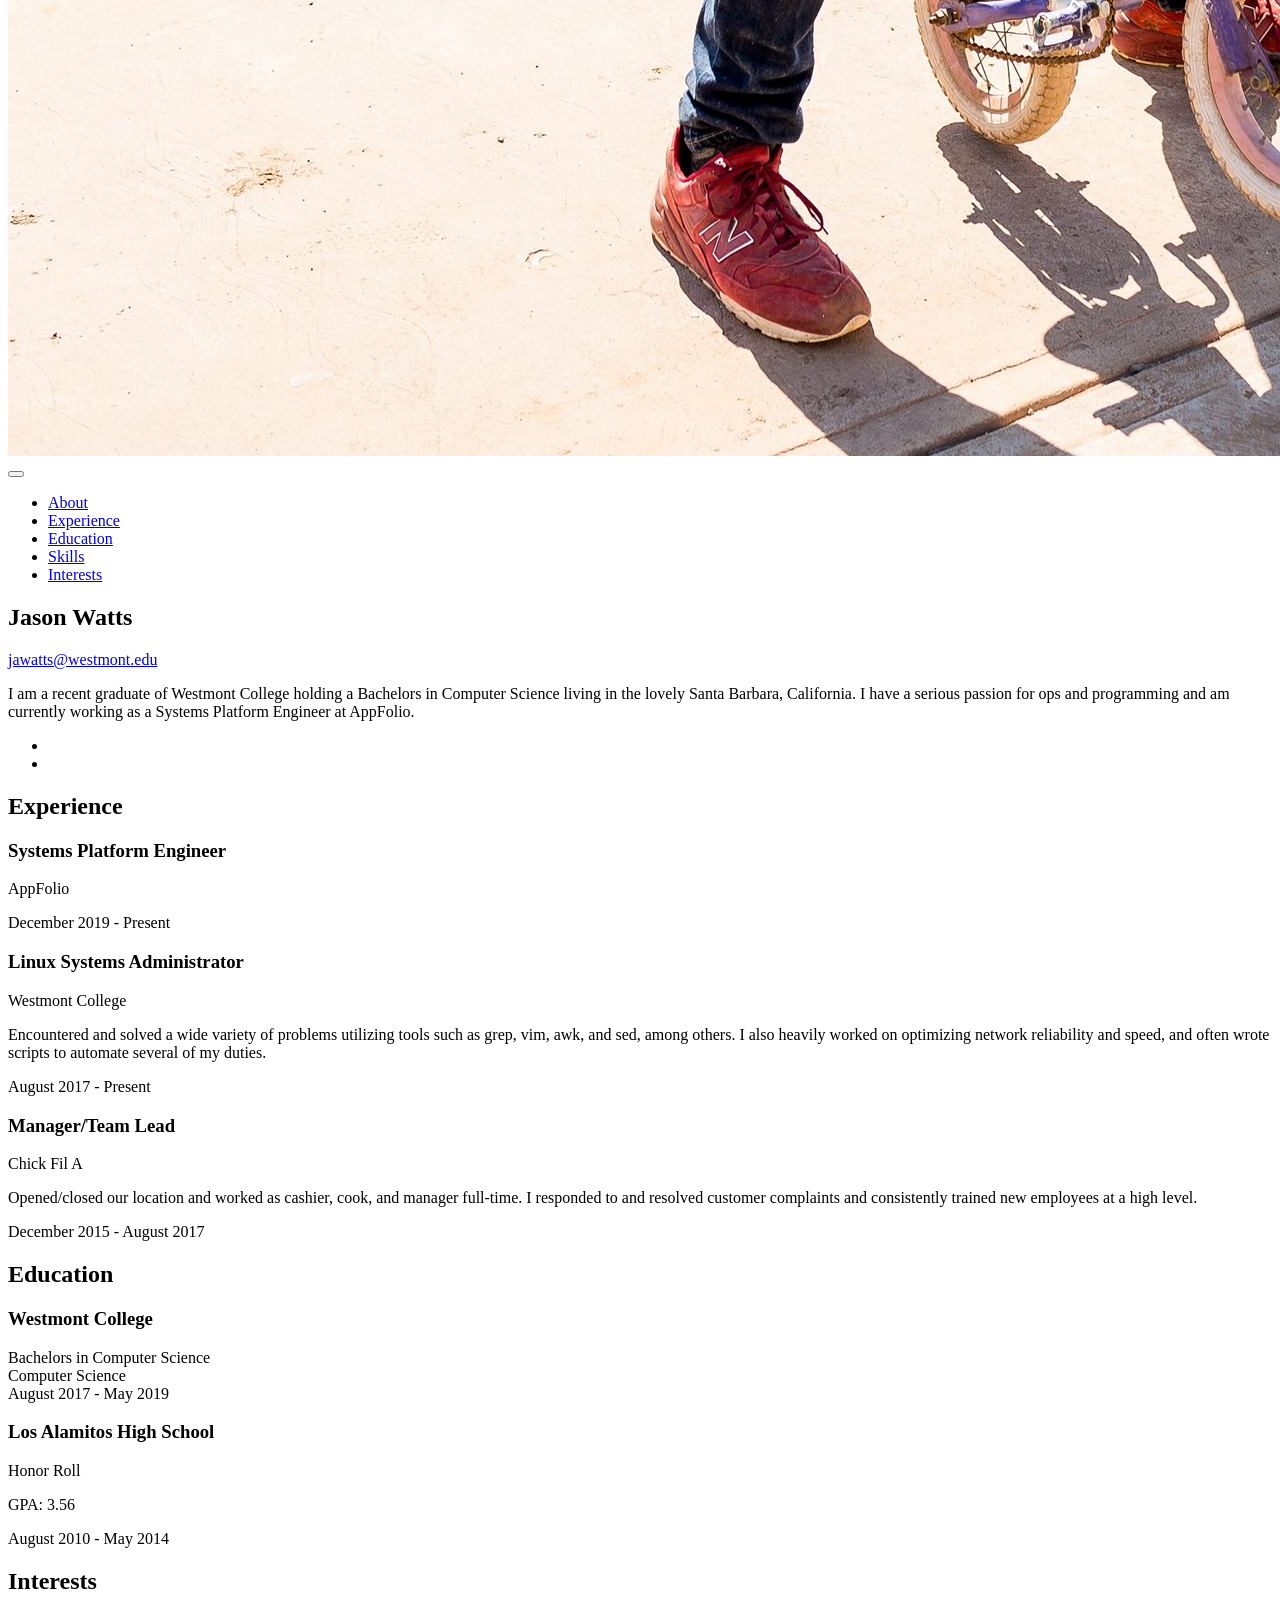
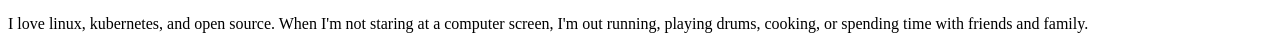
==== commit 595e548b: "even more tweaks why do i even bother with these commit messages" ====
--- a/index.html
+++ b/index.html
@@ -94,6 +94,18 @@
       <section class="resume-section p-3 p-lg-5 d-flex flex-column" id="experience">
         <div class="my-auto">
           <h2 class="mb-5">Experience</h2>
+          
+          <div class="resume-item d-flex flex-column flex-md-row mb-5">
+            <div class="resume-content mr-auto">
+              <h3 class="mb-0">Systems Platform Engineer</h3>
+              <div class="subheading mb-3">AppFolio</div>
+              <p></p>
+            </div>
+            <div class="resume-date text-md-right">
+              <span class="text-primary">December 2019 - Present</span>
+            </div>
+          </div>
+
 
           <div class="resume-item d-flex flex-column flex-md-row mb-5">
             <div class="resume-content mr-auto">
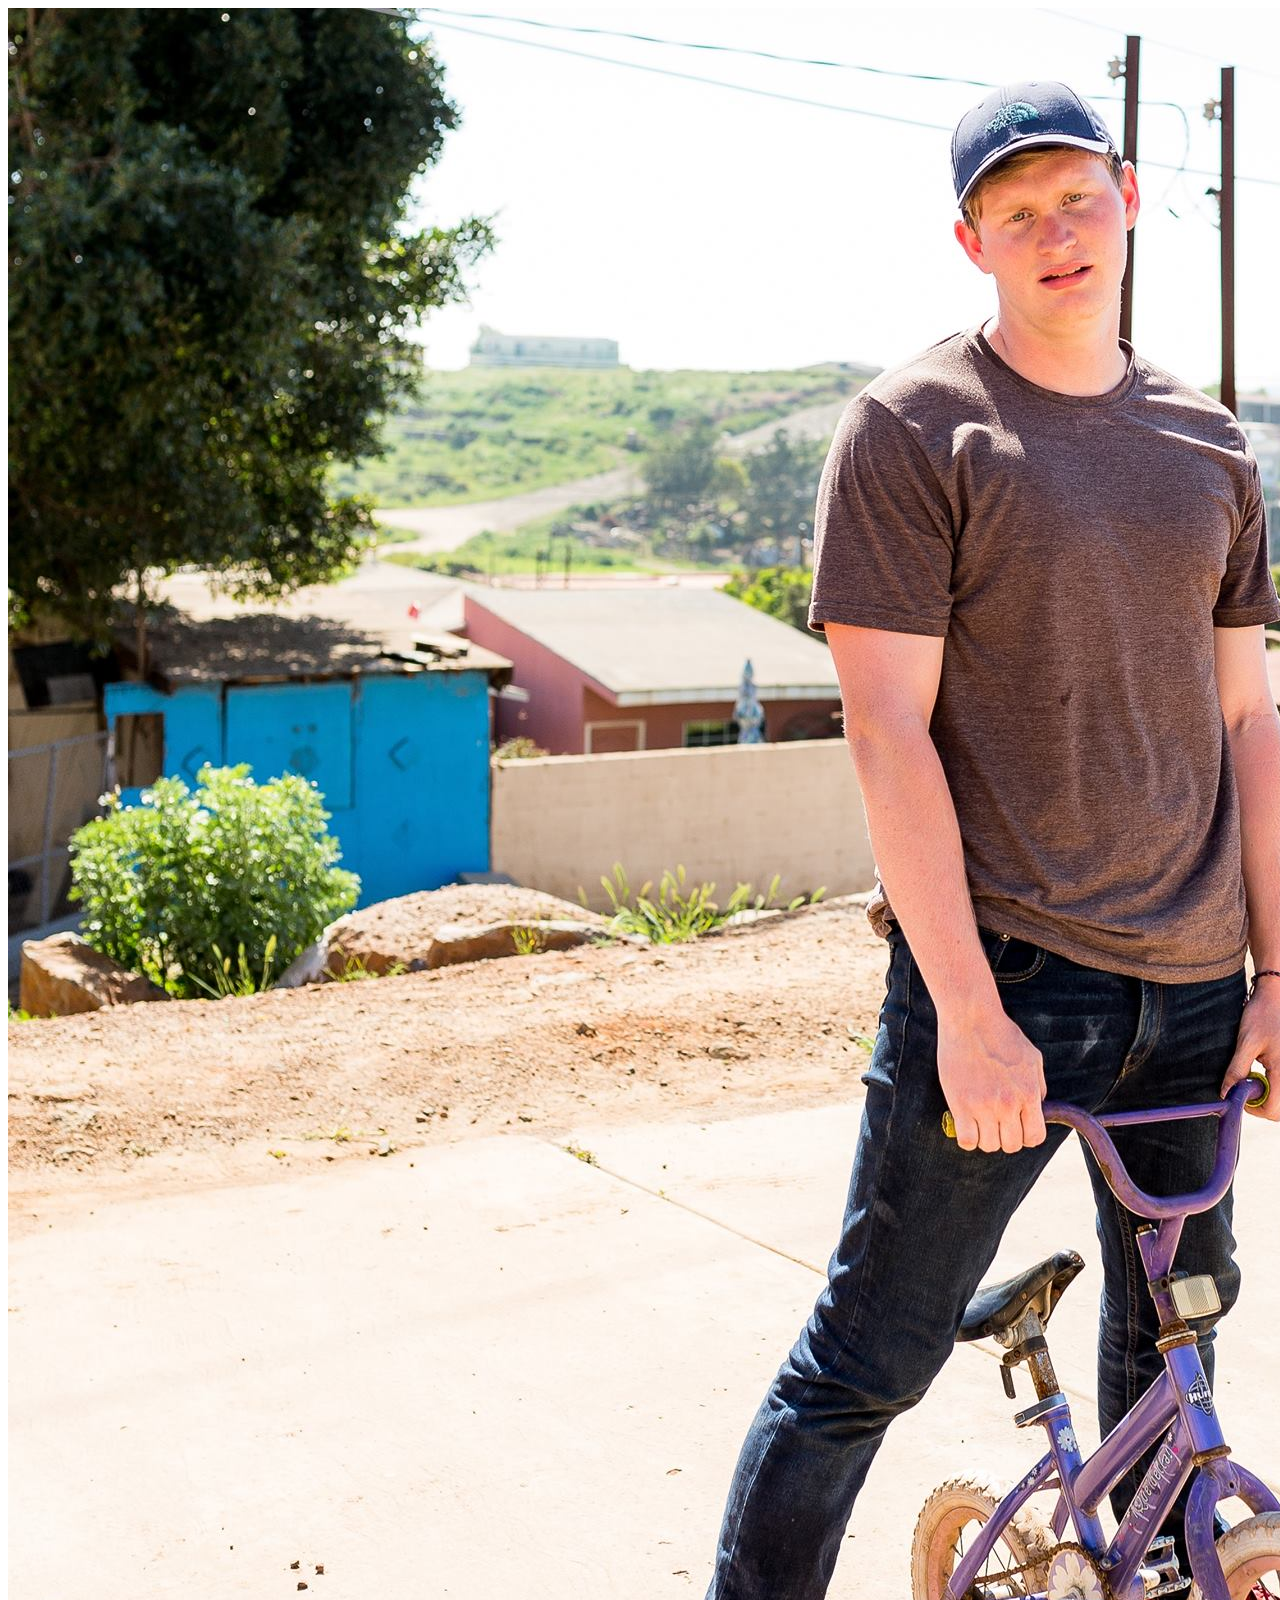
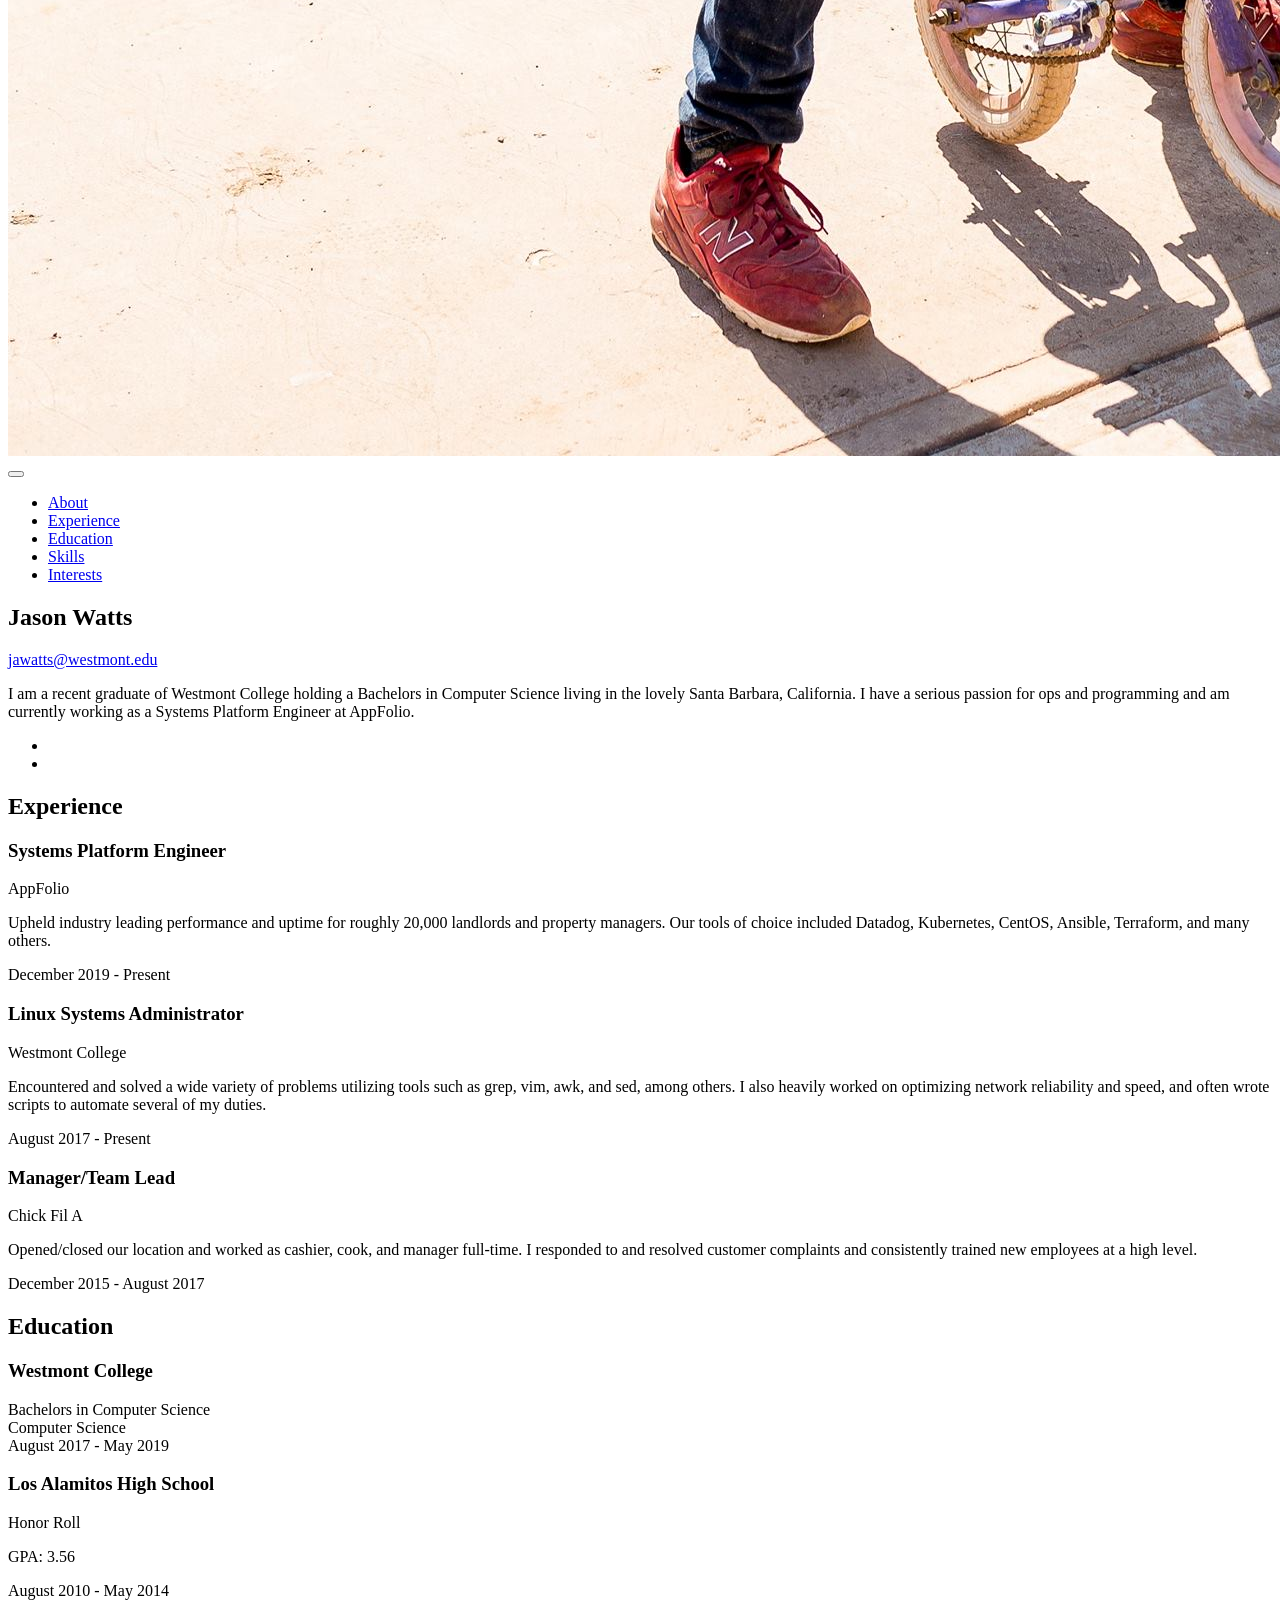
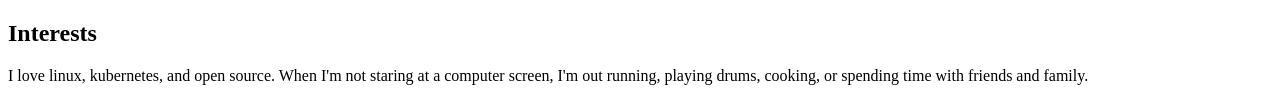
==== commit 3b6ff82a: "look at me im a web dev hehe" ====
--- a/index.html
+++ b/index.html
@@ -99,7 +99,7 @@
             <div class="resume-content mr-auto">
               <h3 class="mb-0">Systems Platform Engineer</h3>
               <div class="subheading mb-3">AppFolio</div>
-              <p></p>
+              <p>Upheld industry leading performance and uptime for roughly 20,000 landlords and property managers. Our tools of choice included Datadog, Kubernetes, CentOS, Ansible, Terraform, and many others.</p>
             </div>
             <div class="resume-date text-md-right">
               <span class="text-primary">December 2019 - Present</span>
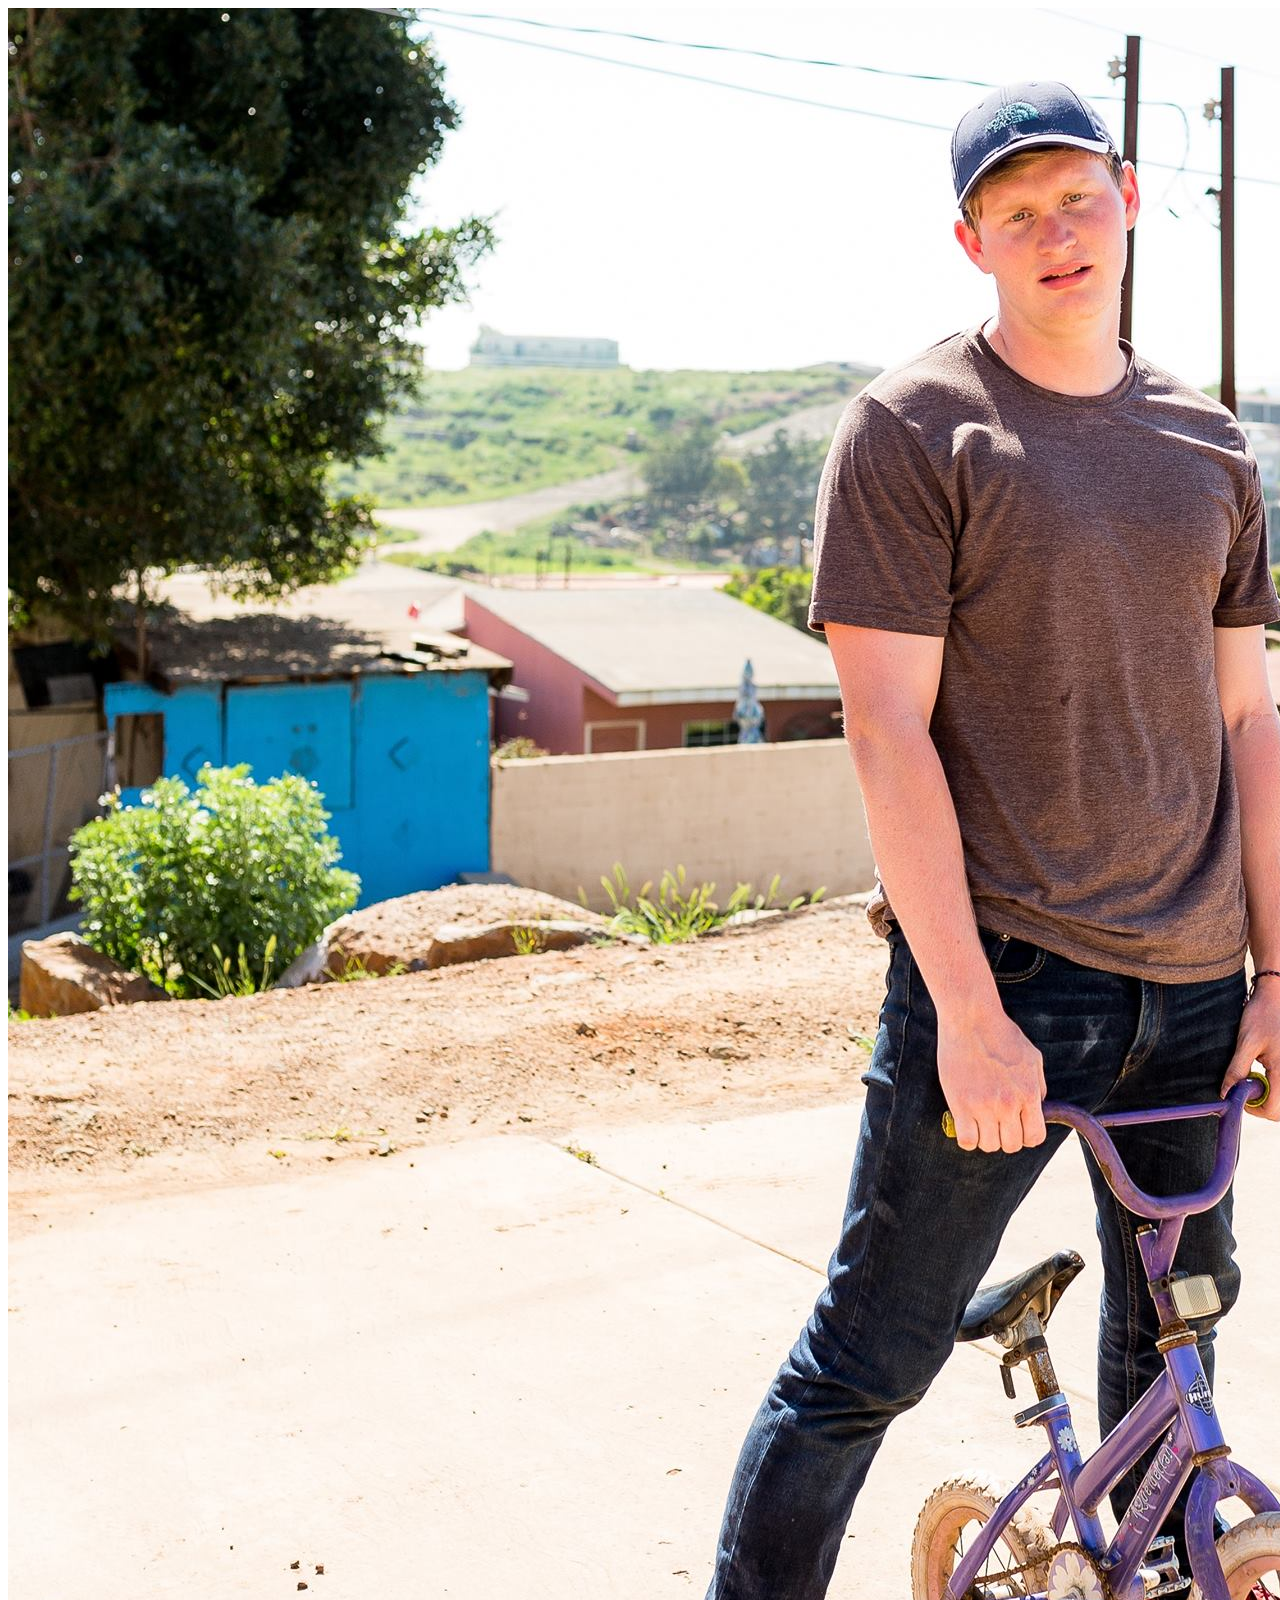
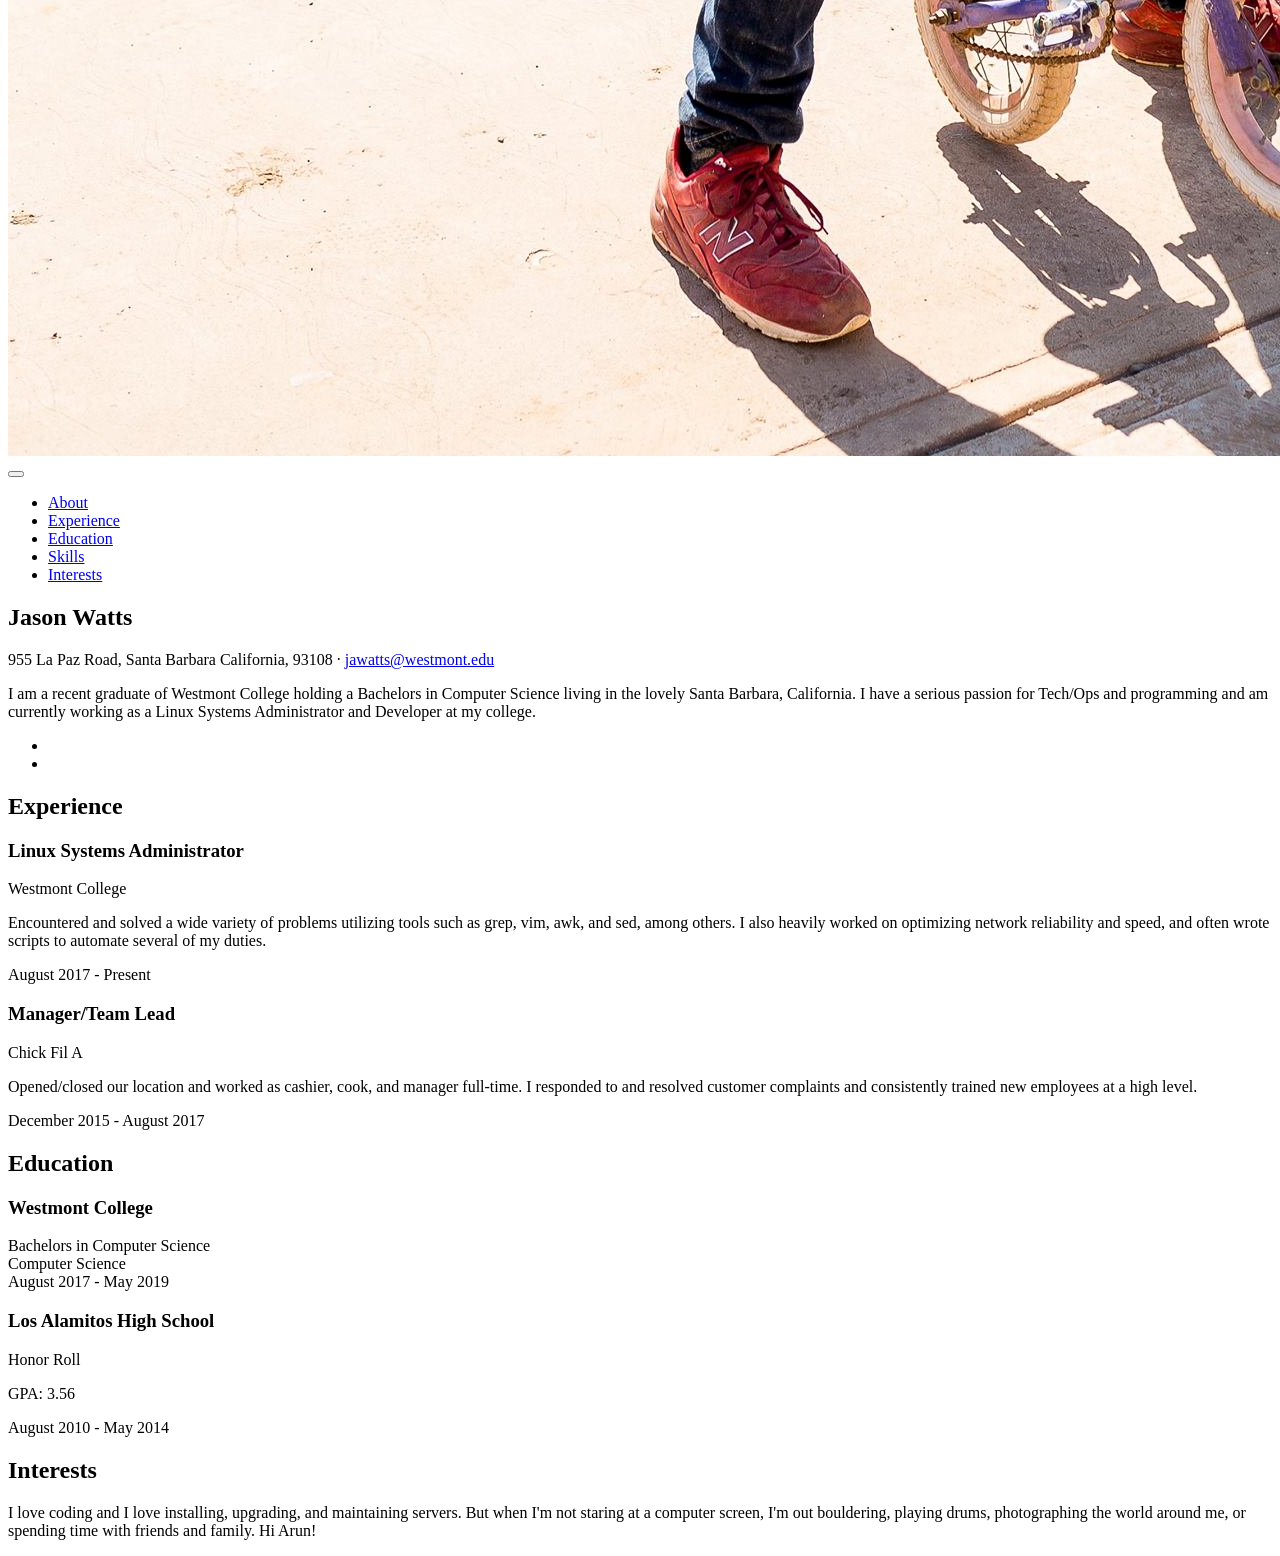
==== commit 2c2018b8: "This is a test git commit message to show Arun" ====
--- a/index.html
+++ b/index.html
@@ -65,10 +65,10 @@
           <h1 class="mb-0">Jason
             <span class="text-primary">Watts</span>
           </h1>
-          <div class="subheading mb-5">
+          <div class="subheading mb-5">955 La Paz Road, Santa Barbara California, 93108 ·
             <a href="mailto:jawatts@westmont.edu">jawatts@westmont.edu</a>
           </div>
-          <p class="mb-5">I am a recent graduate of Westmont College holding a Bachelors in Computer Science living in the lovely Santa Barbara, California.  I have a serious passion for ops and programming and am currently working as a Systems Platform Engineer at AppFolio. </p>
+          <p class="mb-5">I am a recent graduate of Westmont College holding a Bachelors in Computer Science living in the lovely Santa Barbara, California.  I have a serious passion for Tech/Ops and programming and am currently working as a Linux Systems Administrator and Developer at my college. </p>
           <ul class="list-inline list-social-icons mb-0">
             <li class="list-inline-item">
               <a href="https://github.com/JasonWatts" target="_blank">
@@ -94,18 +94,6 @@
       <section class="resume-section p-3 p-lg-5 d-flex flex-column" id="experience">
         <div class="my-auto">
           <h2 class="mb-5">Experience</h2>
-          
-          <div class="resume-item d-flex flex-column flex-md-row mb-5">
-            <div class="resume-content mr-auto">
-              <h3 class="mb-0">Systems Platform Engineer</h3>
-              <div class="subheading mb-3">AppFolio</div>
-              <p>Upheld industry leading performance and uptime for roughly 20,000 landlords and property managers. Our tools of choice included Datadog, Kubernetes, CentOS, Ansible, Terraform, and many others.</p>
-            </div>
-            <div class="resume-date text-md-right">
-              <span class="text-primary">December 2019 - Present</span>
-            </div>
-          </div>
-
 
           <div class="resume-item d-flex flex-column flex-md-row mb-5">
             <div class="resume-content mr-auto">
@@ -165,7 +153,7 @@
       <section class="resume-section p-3 p-lg-5 d-flex flex-column" id="interests">
         <div class="my-auto">
           <h2 class="mb-5">Interests</h2>
-          	  <p>I love linux, kubernetes, and open source. When I'm not staring at a computer screen, I'm out running, playing drums, cooking, or spending time with friends and family.</p>
+          	  <p>I love coding and I love installing, upgrading, and maintaining servers. But when I'm not staring at a computer screen, I'm out bouldering, playing drums, photographing the world around me, or spending time with friends and family. Hi Arun!</p>
 
           <p class="mb-0"></p>
         </div>
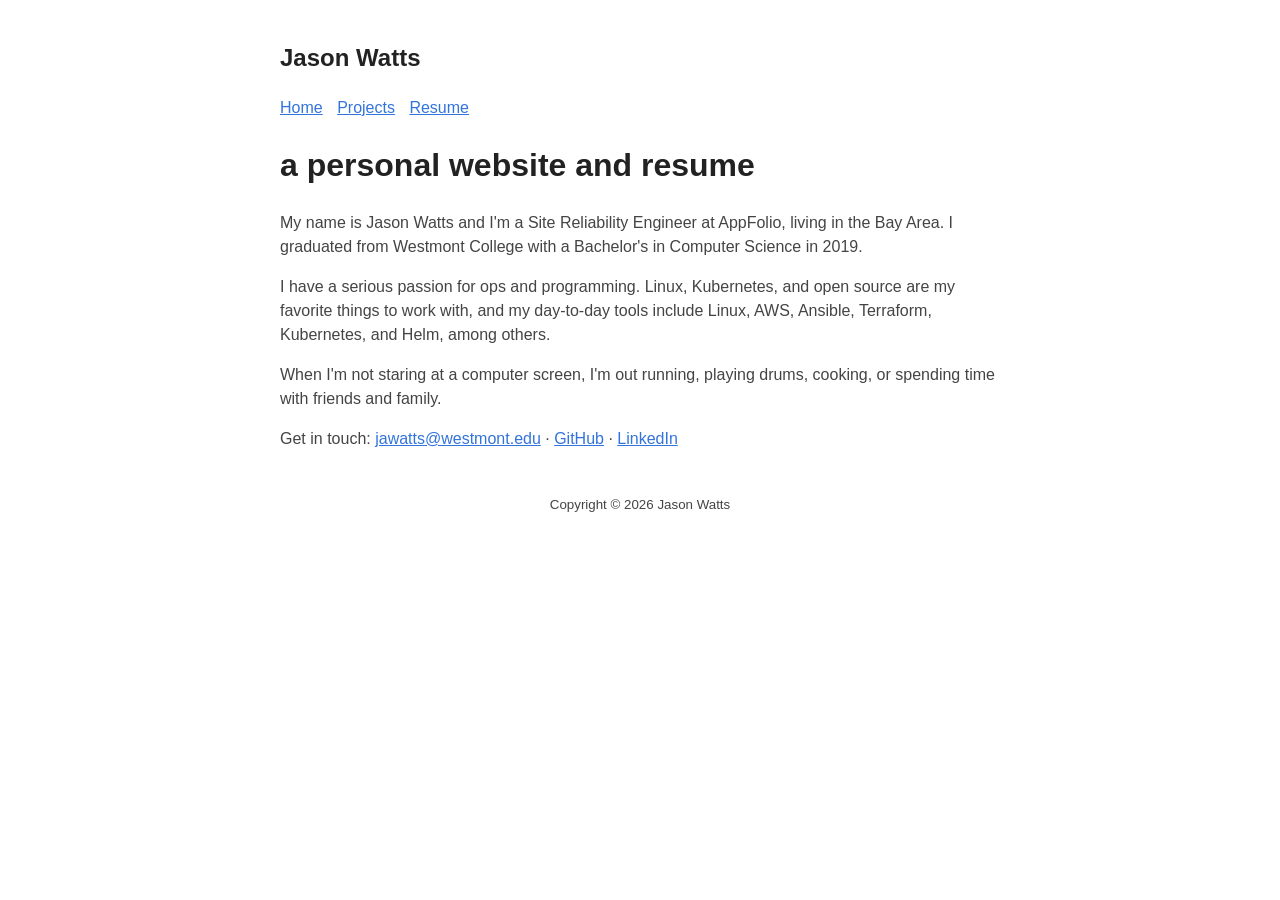
==== commit 73950fca: "Rebuild site as simple static pages Replace the Bootstrap resume template's index with plain HTML pa" ====
--- a/index.html
+++ b/index.html
@@ -1,178 +1,32 @@
 <!DOCTYPE html>
-<html lang="en">
-
-  <head>
-
-    <meta charset="utf-8">
-    <meta name="viewport" content="width=device-width, initial-scale=1, shrink-to-fit=no">
-    <meta name="description" content="">
-    <meta name="author" content="">
-
-    <title>Jason Watts</title>
-
-    <!-- Bootstrap core CSS -->
-    <link href="vendor/bootstrap/css/bootstrap.min.css" rel="stylesheet">
-
-    <!-- Custom fonts for this template -->
-    <link href="https://fonts.googleapis.com/css?family=Saira+Extra+Condensed:100,200,300,400,500,600,700,800,900" rel="stylesheet">
-    <link href="https://fonts.googleapis.com/css?family=Open+Sans:300,300i,400,400i,600,600i,700,700i,800,800i" rel="stylesheet">
-    <link href="vendor/font-awesome/css/font-awesome.min.css" rel="stylesheet">
-    <link href="vendor/devicons/css/devicons.min.css" rel="stylesheet">
-    <link href="vendor/simple-line-icons/css/simple-line-icons.css" rel="stylesheet">
-
-    <!-- Custom styles for this template -->
-    <link href="css/resume.min.css" rel="stylesheet">
-
-  </head>
-
-  <body id="page-top">
-
-    <nav class="navbar navbar-expand-lg navbar-dark bg-primary fixed-top" id="sideNav">
-      <a class="navbar-brand js-scroll-trigger" href="#page-top">
-        <span class="d-block d-lg-none"></span>
-        <span class="d-none d-lg-block">
-          <img class="img-fluid img-profile rounded-circle mx-auto mb-2" src="img/jason.jpg" alt="">
-        </span>
-      </a>
-      <button class="navbar-toggler" type="button" data-toggle="collapse" data-target="#navbarSupportedContent" aria-controls="navbarSupportedContent" aria-expanded="false" aria-label="Toggle navigation">
-        <span class="navbar-toggler-icon"></span>
-      </button>
-      <div class="collapse navbar-collapse" id="navbarSupportedContent">
-        <ul class="navbar-nav">
-          <li class="nav-item">
-            <a class="nav-link js-scroll-trigger" href="#about">About</a>
-          </li>
-          <li class="nav-item">
-            <a class="nav-link js-scroll-trigger" href="#experience">Experience</a>
-          </li>
-          <li class="nav-item">
-            <a class="nav-link js-scroll-trigger" href="#education">Education</a>
-          </li>
-          <li class="nav-item">
-            <a class="nav-link js-scroll-trigger" href="#skills">Skills</a>
-          </li>
-          <li class="nav-item">
-            <a class="nav-link js-scroll-trigger" href="#interests">Interests</a>
-          </li>
-        </ul>
-      </div>
+<html lang="en-US">
+<head>
+  <meta charset="utf-8">
+  <meta name="viewport" content="width=device-width, initial-scale=1.0">
+  <title>Jason Watts</title>
+  <meta name="description" content="The personal website and resume of Jason Watts, a site reliability engineer in the Bay Area.">
+  <link rel="stylesheet" href="style.css">
+</head>
+<body>
+  <header>
+    <a href="/" class="title"><h2>Jason Watts</h2></a>
+    <nav>
+      <a href="/">Home</a>
+      <a href="/projects.html">Projects</a>
+      <a href="/resume.html">Resume</a>
     </nav>
-
-    <div class="container-fluid p-0">
-
-      <section class="resume-section p-3 p-lg-5 d-flex d-column" id="about">
-        <div class="my-auto">
-          <h1 class="mb-0">Jason
-            <span class="text-primary">Watts</span>
-          </h1>
-          <div class="subheading mb-5">955 La Paz Road, Santa Barbara California, 93108 ·
-            <a href="mailto:jawatts@westmont.edu">jawatts@westmont.edu</a>
-          </div>
-          <p class="mb-5">I am a recent graduate of Westmont College holding a Bachelors in Computer Science living in the lovely Santa Barbara, California.  I have a serious passion for Tech/Ops and programming and am currently working as a Linux Systems Administrator and Developer at my college. </p>
-          <ul class="list-inline list-social-icons mb-0">
-            <li class="list-inline-item">
-              <a href="https://github.com/JasonWatts" target="_blank">
-                <span class="fa-stack fa-lg">
-                  <i class="fa fa-circle fa-stack-2x"></i>
-                  <i class="fa fa-github fa-stack-1x fa-inverse"></i>
-                </span>
-              </a>
-            </li>
-	    <li class="list-inline-item">
-              <a href="https://www.linkedin.com/in/jason-watts-a874a2b0/" target="_blank">
-                <span class="fa-stack fa-lg">
-                  <i class="fa fa-circle fa-stack-2x"></i>
-                  <i class="fa fa-linkedin fa-stack-1x fa-inverse"></i>
-                </span>
-              </a>
-            </li>
-
-          </ul>
-        </div>
-      </section>
-
-      <section class="resume-section p-3 p-lg-5 d-flex flex-column" id="experience">
-        <div class="my-auto">
-          <h2 class="mb-5">Experience</h2>
-
-          <div class="resume-item d-flex flex-column flex-md-row mb-5">
-            <div class="resume-content mr-auto">
-              <h3 class="mb-0">Linux Systems Administrator</h3>
-              <div class="subheading mb-3">Westmont College</div>
-              <p>Encountered and solved a wide variety of problems utilizing tools such as grep, vim, awk, and sed, among others. I also heavily worked on optimizing network reliability and speed, and often wrote scripts to automate several of my duties.</p>
-            </div>
-            <div class="resume-date text-md-right">
-              <span class="text-primary">August 2017 - Present</span>
-            </div>
-          </div>
-
-          <div class="resume-item d-flex flex-column flex-md-row mb-5">
-            <div class="resume-content mr-auto">
-              <h3 class="mb-0">Manager/Team Lead</h3>
-              <div class="subheading mb-3">Chick Fil A</div>
-              <p>Opened/closed our location and worked as cashier, cook, and manager full-time.  I responded to and resolved customer complaints and consistently trained new employees at a high level.</p>
-            </div>
-            <div class="resume-date text-md-right">
-              <span class="text-primary">December 2015 - August 2017</span>
-            </div>
-          </div>
-
-        </div>
-
-      </section>
-
-      <section class="resume-section p-3 p-lg-5 d-flex flex-column" id="education">
-        <div class="my-auto">
-          <h2 class="mb-5">Education</h2>
-
-          <div class="resume-item d-flex flex-column flex-md-row mb-5">
-            <div class="resume-content mr-auto">
-              <h3 class="mb-0">Westmont College</h3>
-              <div class="subheading mb-3">Bachelors in Computer Science</div>
-              <div>Computer Science</div>
-            </div>
-            <div class="resume-date text-md-right">
-              <span class="text-primary">August 2017 - May 2019</span>
-            </div>
-          </div>
-
-          <div class="resume-item d-flex flex-column flex-md-row">
-            <div class="resume-content mr-auto">
-              <h3 class="mb-0">Los Alamitos High School</h3>
-              <div class="subheading mb-3">Honor Roll</div>
-              <p>GPA: 3.56</p>
-            </div>
-            <div class="resume-date text-md-right">
-              <span class="text-primary">August 2010 - May 2014</span>
-            </div>
-          </div>
-
-        </div>
-      </section>
-
-      <section class="resume-section p-3 p-lg-5 d-flex flex-column" id="interests">
-        <div class="my-auto">
-          <h2 class="mb-5">Interests</h2>
-          	  <p>I love coding and I love installing, upgrading, and maintaining servers. But when I'm not staring at a computer screen, I'm out bouldering, playing drums, photographing the world around me, or spending time with friends and family. Hi Arun!</p>
-
-          <p class="mb-0"></p>
-        </div>
-      </section>
-
-
-
-    </div>
-
-    <!-- Bootstrap core JavaScript -->
-    <script src="vendor/jquery/jquery.min.js"></script>
-    <script src="vendor/bootstrap/js/bootstrap.bundle.min.js"></script>
-
-    <!-- Plugin JavaScript -->
-    <script src="vendor/jquery-easing/jquery.easing.min.js"></script>
-
-    <!-- Custom scripts for this template -->
-    <script src="js/resume.min.js"></script>
-
-  </body>
-
+  </header>
+  <main>
+    <h1>a personal website and resume</h1>
+    <p>My name is Jason Watts and I'm a Site Reliability Engineer at AppFolio, living in the Bay Area. I graduated from Westmont College with a Bachelor's in Computer Science in 2019.</p>
+    <p>I have a serious passion for ops and programming. Linux, Kubernetes, and open source are my favorite things to work with, and my day-to-day tools include Linux, AWS, Ansible, Terraform, Kubernetes, and Helm, among others.</p>
+    <p>When I'm not staring at a computer screen, I'm out running, playing drums, cooking, or spending time with friends and family.</p>
+    <p>
+      Get in touch: <a href="mailto:jawatts@westmont.edu">jawatts@westmont.edu</a>
+      &middot; <a href="https://github.com/JasonWatts">GitHub</a>
+      &middot; <a href="https://www.linkedin.com/in/jason-watts-a874a2b0/">LinkedIn</a>
+    </p>
+  </main>
+  <footer><small>Copyright &copy; 2026 Jason Watts</small></footer>
+</body>
 </html>
--- a/style.css
+++ b/style.css
@@ -0,0 +1,32 @@
+body {
+  font-family: Verdana, sans-serif;
+  margin: auto;
+  padding: 20px;
+  max-width: 720px;
+  background-color: white;
+  overflow-wrap: break-word;
+  line-height: 1.5;
+  color: #444;
+}
+
+h1, h2, h3, strong { color: #222; }
+
+a { color: #3273dc; }
+
+.title { text-decoration: none; }
+
+nav a { margin-right: 10px; }
+
+.date { color: #777; font-size: small; }
+
+footer {
+  padding: 25px;
+  text-align: center;
+}
+
+@media (prefers-color-scheme: dark) {
+  body { background-color: #181818; color: #bbb; }
+  h1, h2, h3, strong { color: #eee; }
+  a { color: #6ea8fe; }
+  .date { color: #999; }
+}
